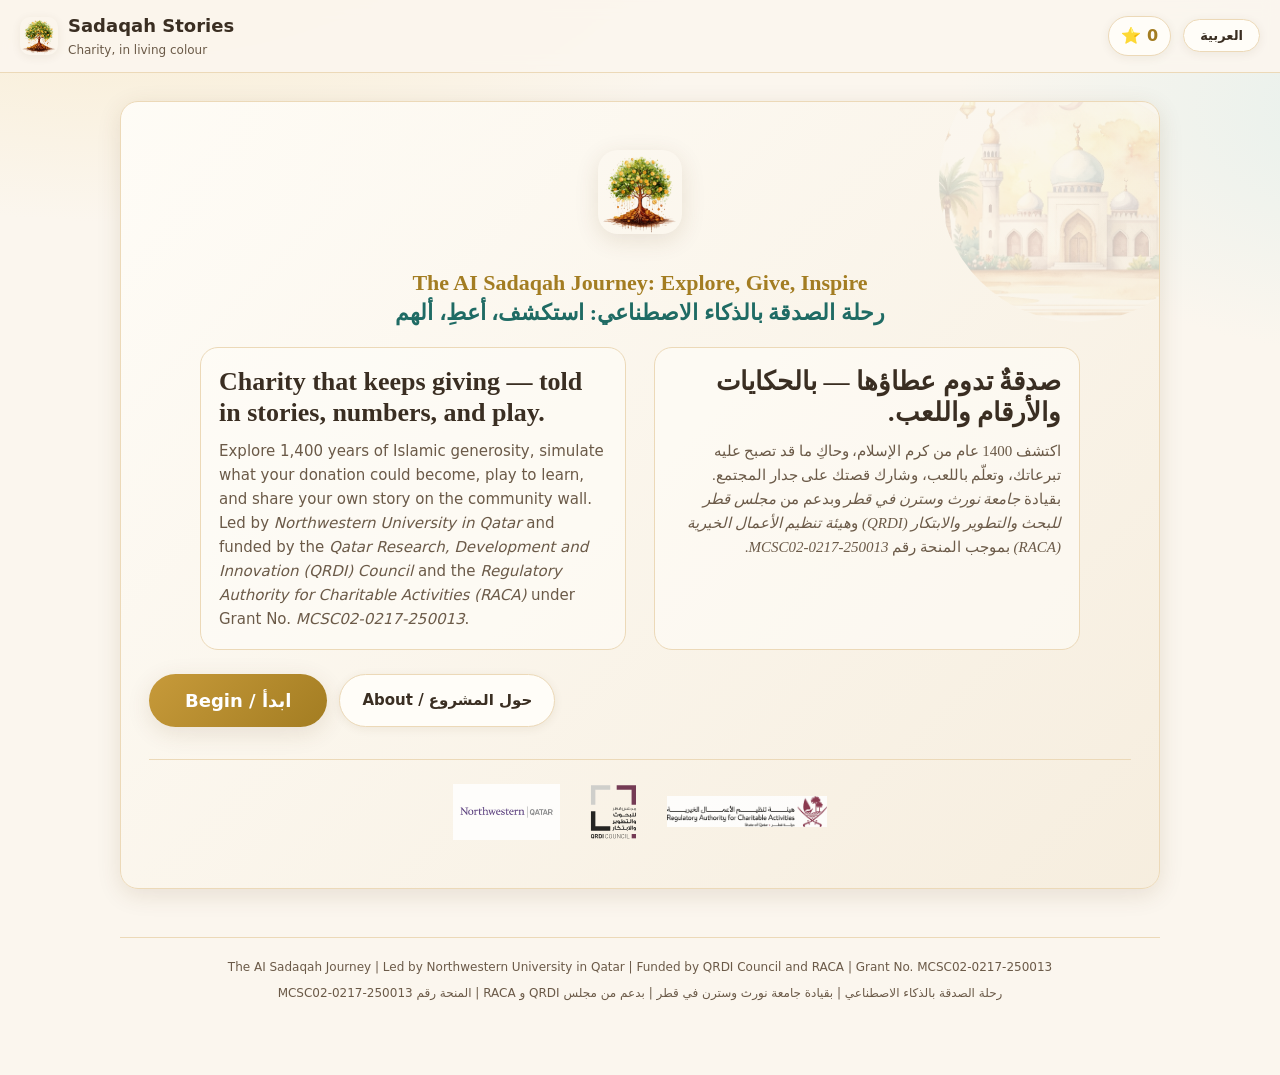
==== index.html @ b2502c3c "Initial site" ====
<!DOCTYPE html>
<html lang="en" dir="ltr">
<head>
  <meta charset="UTF-8">
  <meta name="viewport" content="width=device-width, initial-scale=1.0">
  <title>Sadaqah Stories — Interactive Charity Learning App</title>
  <meta name="description" content="Explore 1,400 years of Islamic generosity: historical stories, impact simulations, youth mini-games, and a community story wall. Available in English and Arabic.">
  <meta property="og:url" content="https://sadaqahjourney.com/">
  <link rel="canonical" href="https://sadaqahjourney.com/">
  <meta property="og:title" content="The AI Sadaqah Journey: Explore, Give, Inspire">
  <meta property="og:description" content="62 historical stories, impact simulator, youth mini-games, lexicon and community wall — bilingual (EN/AR).">
  <meta property="og:type" content="website">
  <meta property="og:image" content="https://sadaqahjourney.com/assets/icon_tree.png">
  <meta name="twitter:card" content="summary">
  <link rel="icon" href="assets/icon_tree.png">
  <link rel="stylesheet" href="styles.css">
  <style>html, body { margin: 0; padding: 0; background: #fbf6ee; }</style>
</head>
<body>
  <div id="ss-app"></div>

  <script src="data.js"></script>
  <script src="data-ar.js"></script>
  <script src="data-stories.js"></script>
  <script src="data-videos.js"></script>
  <script src="data-lexicon.js"></script>
  <script src="i18n.js"></script>
  <script src="app.js"></script>

  <script>
    (function () {
      document.addEventListener("input", function (e) {
        var app = document.getElementById("ss-app");
        if (!app || !app.contains(e.target)) return;
        if (e.target && e.target.id === "ss-f-body") {
          var wc = e.target.value.trim().split(/\s+/).filter(Boolean).length;
          var el = document.getElementById("ss-wc");
          if (el) {
            el.textContent = wc;
            el.style.color = (wc >= 300 && wc <= 700) ? "var(--green)" : "var(--ink-soft)";
          }
        }
      });
    })();
  </script>
</body>
</html>
---- styles.css ----
/* =========================================================================
   Sadaqah Stories — Stylesheet
   Warm watercolor aesthetic (matches the Adobe Firefly art direction).
   Self-contained: all colors as variables, scoped under #ss-app so it can be
   safely embedded inside any host page without bleeding onto the parent.
   ========================================================================= */

:root {
  --bg: #fbf6ee;
  --bg-soft: #f4ead8;
  --ink: #3a2e22;
  --ink-soft: #6b5a48;
  --gold: #c79a3a;
  --gold-deep: #a37d22;
  --teal: #2f8f87;
  --teal-deep: #1f6b64;
  --rose: #c66b6b;
  --green: #5b8c4f;
  --card: #fffdf8;
  --card-edge: #ecd9b8;
  --shadow: 0 6px 24px rgba(90, 60, 20, 0.12);
  --shadow-soft: 0 2px 10px rgba(90, 60, 20, 0.08);
  --radius: 18px;
  --radius-sm: 12px;
  --font: "Segoe UI", "Helvetica Neue", system-ui, -apple-system, Arial, sans-serif;
  --serif: Georgia, "Times New Roman", serif;
}

* { box-sizing: border-box; }

#ss-app {
  font-family: var(--font);
  color: var(--ink);
  background:
    radial-gradient(1200px 600px at 10% -10%, #f7e9c9 0%, transparent 55%),
    radial-gradient(900px 500px at 110% 10%, #e6f0ec 0%, transparent 50%),
    var(--bg);
  min-height: 100%;
  line-height: 1.6;
  font-size: 16px;
  -webkit-font-smoothing: antialiased;
}

#ss-app .ss-wrap { max-width: 1080px; margin: 0 auto; padding: 0 20px 64px; }

/* ----------------------------- Top bar ---------------------------------- */
#ss-app .ss-topbar {
  position: sticky; top: 0; z-index: 30;
  display: flex; align-items: center; gap: 12px;
  padding: 12px 20px;
  background: rgba(251, 246, 238, 0.92);
  backdrop-filter: blur(8px);
  border-bottom: 1px solid var(--card-edge);
}
#ss-app .ss-brand { display: flex; align-items: center; gap: 10px; cursor: pointer; font-weight: 700; }
#ss-app .ss-brand img { width: 38px; height: 38px; border-radius: 10px; box-shadow: var(--shadow-soft); }
#ss-app .ss-brand .ss-brand-name { font-size: 18px; color: var(--ink); }
#ss-app .ss-brand .ss-brand-sub { font-size: 12px; color: var(--ink-soft); display: block; font-weight: 500; }
#ss-app .ss-spacer { flex: 1; }
#ss-app .ss-breadcrumb {
  font-size: 13px; color: var(--ink-soft);
  display: flex; align-items: center; gap: 6px; flex-wrap: wrap;
  justify-content: flex-end;
}
#ss-app .ss-breadcrumb .ss-crumb { cursor: pointer; }
#ss-app .ss-breadcrumb .ss-crumb:hover { color: var(--gold-deep); }
#ss-app .ss-breadcrumb .ss-sep { opacity: 0.5; }
#ss-app .ss-stars {
  display: flex; align-items: center; gap: 6px;
  background: var(--card); border: 1px solid var(--card-edge);
  padding: 6px 12px; border-radius: 999px; font-weight: 700; color: var(--gold-deep);
  box-shadow: var(--shadow-soft); cursor: pointer;
}

/* ----------------------------- Buttons ---------------------------------- */
#ss-app button {
  font-family: inherit; cursor: pointer; border: none; background: none; color: inherit;
}
#ss-app .ss-btn {
  display: inline-flex; align-items: center; gap: 8px; justify-content: center;
  padding: 12px 22px; border-radius: 999px; font-weight: 700; font-size: 15px;
  transition: transform .12s ease, box-shadow .12s ease, background .12s ease;
}
#ss-app .ss-btn-primary { background: linear-gradient(135deg, var(--gold), var(--gold-deep)); color: #fff; box-shadow: var(--shadow); }
#ss-app .ss-btn-primary:hover { transform: translateY(-2px); box-shadow: 0 10px 28px rgba(163,125,34,.32); }
#ss-app .ss-btn-ghost { background: var(--card); color: var(--ink); border: 1px solid var(--card-edge); box-shadow: var(--shadow-soft); }
#ss-app .ss-btn-ghost:hover { transform: translateY(-2px); border-color: var(--gold); }
#ss-app .ss-btn-teal { background: linear-gradient(135deg, var(--teal), var(--teal-deep)); color: #fff; box-shadow: var(--shadow); }
#ss-app .ss-btn-teal:hover { transform: translateY(-2px); }

/* ----------------------------- Home ------------------------------------- */
#ss-app .ss-hero {
  margin-top: 28px;
  background: linear-gradient(135deg, rgba(255,253,248,.9), rgba(244,234,216,.7));
  border: 1px solid var(--card-edge); border-radius: var(--radius);
  padding: 40px 36px; box-shadow: var(--shadow); position: relative; overflow: hidden;
}
#ss-app .ss-hero::after {
  content: ""; position: absolute; right: -60px; top: -60px; width: 280px; height: 280px;
  background: url("assets/mosque.jpeg") center/cover; opacity: .18; border-radius: 50%;
  filter: saturate(.8);
}
#ss-app .ss-hero h1 { font-family: var(--serif); font-size: 38px; margin: 0 0 10px; line-height: 1.15; max-width: 620px; }
#ss-app .ss-hero p { font-size: 18px; color: var(--ink-soft); max-width: 580px; margin: 0 0 22px; }
#ss-app .ss-hero .ss-cta { display: flex; gap: 12px; flex-wrap: wrap; position: relative; z-index: 1; }

#ss-app .ss-modules {
  margin-top: 30px; display: grid; grid-template-columns: repeat(2, 1fr); gap: 18px;
}
@media (max-width: 720px) { #ss-app .ss-modules { grid-template-columns: 1fr; } }

#ss-app .ss-mod-card {
  position: relative; border-radius: var(--radius); overflow: hidden;
  border: 1px solid var(--card-edge); background: var(--card);
  box-shadow: var(--shadow); cursor: pointer;
  transition: transform .14s ease, box-shadow .14s ease;
  display: flex; flex-direction: column;
}
#ss-app .ss-mod-card:hover { transform: translateY(-4px); box-shadow: 0 14px 34px rgba(90,60,20,.2); }
#ss-app .ss-mod-card .ss-mod-art { height: 140px; background-size: cover; background-position: center; }
#ss-app .ss-mod-card .ss-mod-body { padding: 18px 20px 22px; }
#ss-app .ss-mod-tag { font-size: 12px; font-weight: 800; letter-spacing: .08em; text-transform: uppercase; color: var(--gold-deep); }
#ss-app .ss-mod-card h3 { font-family: var(--serif); font-size: 22px; margin: 6px 0 8px; }
#ss-app .ss-mod-card p { color: var(--ink-soft); margin: 0; font-size: 15px; }
#ss-app .ss-mod-go { margin-top: 14px; color: var(--teal-deep); font-weight: 700; font-size: 14px; display: inline-flex; gap: 6px; align-items: center; }

/* ----------------------------- Section headers -------------------------- */
#ss-app .ss-section-head { margin: 36px 0 18px; }
#ss-app .ss-section-head h2 { font-family: var(--serif); font-size: 30px; margin: 0 0 6px; }
#ss-app .ss-section-head p { color: var(--ink-soft); margin: 0; max-width: 700px; }

/* ----------------------------- Story grid (Module A) -------------------- */
#ss-app .ss-grid { display: grid; grid-template-columns: repeat(auto-fill, minmax(250px, 1fr)); gap: 18px; }
#ss-app .ss-story-card {
  background: var(--card); border: 1px solid var(--card-edge); border-radius: var(--radius);
  overflow: hidden; box-shadow: var(--shadow-soft); cursor: pointer;
  transition: transform .14s ease, box-shadow .14s ease; display: flex; flex-direction: column;
}
#ss-app .ss-story-card:hover { transform: translateY(-3px); box-shadow: var(--shadow); }
#ss-app .ss-story-card .ss-art { height: 150px; background-size: cover; background-position: center; }
#ss-app .ss-story-card .ss-body { padding: 14px 16px 18px; flex: 1; display: flex; flex-direction: column; }
#ss-app .ss-num { font-size: 12px; font-weight: 800; color: var(--gold-deep); letter-spacing: .06em; }
#ss-app .ss-story-card h4 { font-family: var(--serif); font-size: 18px; margin: 4px 0 2px; }
#ss-app .ss-figure { font-weight: 700; color: var(--teal-deep); font-size: 14px; }
#ss-app .ss-meta { font-size: 12px; color: var(--ink-soft); margin-top: 6px; }
#ss-app .ss-summ { font-size: 14px; color: var(--ink-soft); margin-top: 8px; flex: 1; }
#ss-pill {
  display: inline-block; font-size: 11px; font-weight: 700; color: var(--gold-deep);
  background: var(--bg-soft); padding: 4px 10px; border-radius: 999px; margin-top: 10px;
}

/* ----------------------------- Detail view ------------------------------ */
#ss-app .ss-back { display: inline-flex; align-items: center; gap: 6px; color: var(--teal-deep); font-weight: 700; margin: 24px 0 12px; cursor: pointer; }
#ss-app .ss-detail-head { display: grid; grid-template-columns: 1.1fr .9fr; gap: 26px; align-items: start; }
@media (max-width: 760px) { #ss-app .ss-detail-head { grid-template-columns: 1fr; } }
#ss-app .ss-detail-art { border-radius: var(--radius); overflow: hidden; box-shadow: var(--shadow); }
#ss-app .ss-detail-art img { width: 100%; display: block; }
#ss-app .ss-detail-meta { display: flex; flex-wrap: wrap; gap: 8px; margin: 14px 0; }
#ss-app .ss-detail-meta .ss-pill { margin: 0; }
#ss-app .ss-prose p { margin: 0 0 14px; font-size: 16.5px; }
#ss-app .ss-prose p:first-letter { font-family: var(--serif); font-size: 1.6em; color: var(--gold-deep); }
#ss-app .ss-art-row { display: flex; gap: 10px; margin-top: 8px; flex-wrap: wrap; }
#ss-app .ss-art-row img { width: 96px; height: 72px; object-fit: cover; border-radius: 10px; box-shadow: var(--shadow-soft); cursor: pointer; border: 2px solid transparent; }
#ss-app .ss-art-row img.active { border-color: var(--gold); }

/* ----------------------------- Module B impact -------------------------- */
#ss-app .ss-sim-tabs { display: flex; gap: 8px; flex-wrap: wrap; margin-bottom: 18px; }
#ss-app .ss-sim-tab {
  padding: 10px 16px; border-radius: 999px; background: var(--card); border: 1px solid var(--card-edge);
  font-weight: 700; font-size: 14px; color: var(--ink-soft); box-shadow: var(--shadow-soft);
  display: inline-flex; gap: 6px; align-items: center;
}
#ss-app .ss-sim-tab.active { background: linear-gradient(135deg, var(--teal), var(--teal-deep)); color: #fff; border-color: transparent; }
#ss-app .ss-sim { background: var(--card); border: 1px solid var(--card-edge); border-radius: var(--radius); overflow: hidden; box-shadow: var(--shadow); }
#ss-app .ss-sim-head { display: grid; grid-template-columns: 220px 1fr; gap: 20px; padding: 22px; background: linear-gradient(135deg, var(--bg-soft), var(--card)); }
@media (max-width: 620px) { #ss-app .ss-sim-head { grid-template-columns: 1fr; } }
#ss-app .ss-sim-head img { width: 100%; height: 150px; object-fit: cover; border-radius: var(--radius-sm); box-shadow: var(--shadow-soft); }
#ss-app .ss-sim-head h3 { font-family: var(--serif); font-size: 24px; margin: 0 0 4px; }
#ss-app .ss-sim-overview { color: var(--ink-soft); font-size: 14.5px; margin: 8px 0; }
#ss-app .ss-cost { font-weight: 800; color: var(--gold-deep); font-size: 13px; }

#ss-app .ss-year-rail { display: grid; grid-template-columns: repeat(4, 1fr); gap: 0; border-top: 1px solid var(--card-edge); }
@media (max-width: 620px) { #ss-app .ss-year-rail { grid-template-columns: repeat(2, 1fr); } }
#ss-app .ss-year-btn {
  padding: 16px 8px; font-weight: 800; font-size: 15px; color: var(--ink-soft);
  border-right: 1px solid var(--card-edge); background: var(--bg-soft); position: relative;
}
#ss-app .ss-year-btn:last-child { border-right: none; }
#ss-app .ss-year-btn small { display: block; font-weight: 600; font-size: 11px; color: var(--ink-soft); opacity: .8; margin-top: 2px; }
#ss-app .ss-year-btn.active { background: linear-gradient(135deg, var(--gold), var(--gold-deep)); color: #fff; }
#ss-app .ss-year-btn.active small { color: #fff; opacity: .9; }

#ss-app .ss-year-panel { padding: 22px; }
#ss-app .ss-year-panel .ss-year-h { font-family: var(--serif); font-size: 26px; margin: 0; }
#ss-app .ss-year-panel .ss-year-metric { font-size: 15px; color: var(--teal-deep); font-weight: 700; margin: 4px 0 14px; }
#ss-app .ss-year-panel ul { margin: 0; padding-left: 20px; }
#ss-app .ss-year-panel li { margin-bottom: 10px; font-size: 15.5px; }
#ss-app .ss-year-prog { display: flex; gap: 6px; margin: 8px 0 18px; }
#ss-app .ss-year-prog span { height: 8px; flex: 1; border-radius: 4px; background: var(--bg-soft); }
#ss-app .ss-year-prog span.on { background: linear-gradient(90deg, var(--gold), var(--teal)); }

/* ----------------------------- Module C games --------------------------- */
#ss-app .ss-age-row { margin-bottom: 26px; }
#ss-app .ss-age-label {
  display: inline-flex; align-items: center; gap: 8px; font-weight: 800; font-size: 14px;
  color: var(--teal-deep); background: rgba(47,143,135,.1); padding: 6px 14px; border-radius: 999px;
}
#ss-app .ss-game-grid { display: grid; grid-template-columns: repeat(auto-fill, minmax(280px, 1fr)); gap: 16px; margin-top: 14px; }
#ss-app .ss-game-card {
  background: var(--card); border: 1px solid var(--card-edge); border-radius: var(--radius);
  padding: 18px; box-shadow: var(--shadow-soft); display: flex; flex-direction: column; gap: 8px;
}
#ss-app .ss-game-card .ss-gtop { display: flex; align-items: center; gap: 10px; }
#ss-app .ss-game-card .ss-gicon { font-size: 30px; }
#ss-app .ss-game-card h4 { font-family: var(--serif); font-size: 19px; margin: 0; flex: 1; }
#ss-app .ss-diff { font-size: 11px; font-weight: 700; color: var(--rose); background: rgba(198,107,107,.1); padding: 3px 8px; border-radius: 999px; align-self: flex-start; }
#ss-app .ss-game-card p { font-size: 14px; color: var(--ink-soft); margin: 0; }
#ss-app .ss-game-card .ss-outcome { font-size: 13px; color: var(--teal-deep); background: rgba(47,143,135,.08); padding: 8px 12px; border-radius: 10px; }
#ss-app .ss-play { margin-top: 6px; align-self: flex-start; padding: 9px 18px; font-size: 14px; }

/* Game canvas / playfield */
#ss-app .ss-playfield {
  background: var(--card); border: 1px solid var(--card-edge); border-radius: var(--radius);
  padding: 22px; box-shadow: var(--shadow); margin-top: 16px;
}
#ss-app .ss-game-title { font-family: var(--serif); font-size: 24px; margin: 0 0 4px; }
#ss-app .ss-game-sub { color: var(--ink-soft); margin: 0 0 16px; font-size: 14px; }

#ss-app .ss-mem-grid { display: grid; grid-template-columns: repeat(4, 1fr); gap: 10px; max-width: 460px; }
@media (max-width: 480px) { #ss-app .ss-mem-grid { grid-template-columns: repeat(3, 1fr); } }
#ss-app .ss-mem-card {
  aspect-ratio: 1; border-radius: 14px; cursor: pointer; font-size: 34px;
  display: flex; align-items: center; justify-content: center;
  background: linear-gradient(135deg, var(--gold), var(--gold-deep)); color: #fff;
  box-shadow: var(--shadow-soft); transition: transform .15s ease; user-select: none;
}
#ss-app .ss-mem-card:hover { transform: scale(1.03); }
#ss-app .ss-mem-card.flipped { background: var(--card); color: var(--ink); border: 2px solid var(--card-edge); }
#ss-app .ss-mem-card.done { background: linear-gradient(135deg, var(--green), #3f6b35); color: #fff; cursor: default; }
#ss-app .ss-mem-card .ss-label { font-size: 12px; font-weight: 700; padding: 4px; text-align: center; line-height: 1.1; }

#ss-app .ss-drop-scene { display: flex; gap: 18px; flex-wrap: wrap; align-items: stretch; }
#ss-app .ss-drop-need { flex: 1; min-width: 200px; background: var(--bg-soft); border-radius: var(--radius-sm); padding: 18px; text-align: center; }
#ss-app .ss-drop-need .ss-emoji { font-size: 60px; }
#ss-app .ss-drop-box { width: 140px; min-height: 140px; border: 3px dashed var(--gold); border-radius: var(--radius-sm); display: flex; flex-wrap: wrap; gap: 6px; align-content: flex-start; justify-content: center; padding: 10px; background: rgba(199,154,58,.05); }
#ss-app .ss-drop-box.over { background: rgba(199,154,58,.18); }
#ss-app .ss-shelf { display: flex; flex-wrap: wrap; gap: 10px; margin-top: 16px; }
#ss-app .ss-item { background: var(--card); border: 1px solid var(--card-edge); border-radius: 12px; padding: 10px 12px; cursor: grab; font-size: 14px; font-weight: 600; box-shadow: var(--shadow-soft); user-select: none; }
#ss-app .ss-item:active { cursor: grabbing; }
#ss-app .ss-item .ss-ie { font-size: 22px; display: block; }

#ss-app .ss-tree-stage { text-align: center; padding: 10px; }
#ss-app .ss-tree-emoji { font-size: 90px; transition: transform .4s ease; display: inline-block; }
#ss-app .ss-tree-emoji.grow { transform: scale(1.1); }
#ss-app .ss-tree-q { font-size: 18px; font-weight: 700; margin: 14px 0 12px; max-width: 480px; margin-left: auto; margin-right: auto; }
#ss-app .ss-opts { display: flex; gap: 10px; justify-content: center; flex-wrap: wrap; }
#ss-app .ss-opt { background: var(--card); border: 2px solid var(--card-edge); border-radius: 14px; padding: 16px 18px; min-width: 120px; cursor: pointer; font-size: 15px; font-weight: 600; box-shadow: var(--shadow-soft); }
#ss-app .ss-opt:hover { border-color: var(--teal); transform: translateY(-2px); }
#ss-app .ss-opt .ss-oe { font-size: 30px; display: block; margin-bottom: 4px; }

#ss-app .ss-comm-grid { display: grid; grid-template-columns: repeat(auto-fill, minmax(180px,1fr)); gap: 10px; max-width: 700px; }
#ss-app .ss-proj-pick { background: var(--card); border: 2px solid var(--card-edge); border-radius: 14px; padding: 14px; cursor: pointer; text-align: left; box-shadow: var(--shadow-soft); }
#ss-app .ss-proj-pick:hover { border-color: var(--gold); }
#ss-app .ss-proj-pick.selected { border-color: var(--teal); background: rgba(47,143,135,.06); }
#ss-app .ss-proj-pick .ss-pi { font-size: 28px; }
#ss-app .ss-proj-pick .ss-pc { font-weight: 800; color: var(--gold-deep); font-size: 13px; }
#ss-app .ss-proj-pick .ss-pn { font-weight: 700; font-size: 14px; }
#ss-app .ss-proj-pick .ss-pd { font-size: 12px; color: var(--ink-soft); margin-top: 4px; }
#ss-app .ss-budget-bar { background: var(--bg-soft); border-radius: 999px; height: 14px; overflow: hidden; margin: 12px 0; }
#ss-app .ss-budget-bar > span { display: block; height: 100%; background: linear-gradient(90deg, var(--green), var(--teal)); transition: width .3s ease; }

#ss-app .ss-zakat-bins { display: grid; grid-template-columns: repeat(auto-fill, minmax(150px,1fr)); gap: 10px; margin-top: 12px; }
#ss-app .ss-zbin { background: var(--bg-soft); border: 2px solid var(--card-edge); border-radius: 12px; padding: 10px; min-height: 120px; }
#ss-app .ss-zbin.over { border-color: var(--gold); background: rgba(199,154,58,.1); }
#ss-app .ss-zbin h5 { margin: 0 0 4px; font-size: 13px; color: var(--gold-deep); }
#ss-app .ss-zbin .ss-zd { font-size: 11px; color: var(--ink-soft); margin: 0 0 6px; }
#ss-app .ss-zbin .ss-chip { display: inline-block; background: var(--card); border: 1px solid var(--card-edge); border-radius: 999px; padding: 3px 8px; font-size: 11px; margin: 2px; }
#ss-app .ss-zchar { background: var(--card); border: 2px solid var(--gold); border-radius: 14px; padding: 14px 18px; margin-bottom: 12px; cursor: grab; box-shadow: var(--shadow); }
#ss-app .ss-zchar:active { cursor: grabbing; }

#ss-app .ss-chain { display: flex; flex-direction: column; gap: 10px; max-width: 620px; }
#ss-app .ss-chain-link { background: var(--card); border: 1px solid var(--card-edge); border-radius: 12px; padding: 12px 16px; box-shadow: var(--shadow-soft); display: flex; align-items: center; gap: 10px; }
#ss-app .ss-chain-link .ss-cln { font-weight: 800; color: var(--gold-deep); min-width: 28px; }
#ss-app .ss-chain-choices { display: flex; gap: 10px; flex-wrap: wrap; margin-top: 12px; }

#ss-app .ss-slider { width: 100%; max-width: 480px; accent-color: var(--gold-deep); }
#ss-app .ss-result { display: flex; align-items: center; gap: 16px; background: var(--bg-soft); border-radius: var(--radius-sm); padding: 18px; margin-top: 16px; }
#ss-app .ss-result .ss-re { font-size: 48px; }
#ss-app .ss-calc-card { background: var(--card); border: 1px solid var(--card-edge); border-radius: var(--radius-sm); padding: 16px; box-shadow: var(--shadow-soft); }

#ss-app .ss-segments { display: flex; gap: 8px; flex-wrap: wrap; margin-bottom: 16px; }
#ss-app .ss-seg { padding: 8px 16px; border-radius: 999px; background: var(--card); border: 1px solid var(--card-edge); font-weight: 700; font-size: 13px; cursor: pointer; color: var(--ink-soft); }
#ss-app .ss-seg.selected { background: var(--teal); color: #fff; border-color: transparent; }

#ss-app .ss-dilemma { background: var(--card); border: 1px solid var(--card-edge); border-radius: var(--radius-sm); padding: 20px; box-shadow: var(--shadow-soft); }
#ss-app .ss-dilemma h4 { font-family: var(--serif); font-size: 20px; margin: 0 0 12px; }
#ss-app .ss-choice-grid { display: grid; grid-template-columns: 1fr 1fr; gap: 12px; margin: 14px 0; }
@media (max-width: 560px) { #ss-app .ss-choice-grid { grid-template-columns: 1fr; } }
#ss-app .ss-choice { border: 2px solid var(--card-edge); border-radius: 12px; padding: 14px; cursor: pointer; }
#ss-app .ss-choice:hover { border-color: var(--gold); }
#ss-app .ss-choice.picked { border-color: var(--teal); background: rgba(47,143,135,.06); }
#ss-app .ss-bar-row { margin: 6px 0; }
#ss-app .ss-bar-row .ss-bl { font-size: 13px; display: flex; justify-content: space-between; }
#ss-app .ss-bar { height: 10px; border-radius: 5px; background: var(--bg-soft); overflow: hidden; }
#ss-app .ss-bar > span { display: block; height: 100%; background: linear-gradient(90deg, var(--gold), var(--teal)); }

#ss-app .ss-waqf-stepper { display: flex; gap: 10px; flex-wrap: wrap; margin-bottom: 16px; }
#ss-app .ss-waqf-step { flex: 1; min-width: 160px; background: var(--bg-soft); border-radius: 12px; padding: 14px; }
#ss-app .ss-waqf-step h5 { margin: 0 0 8px; font-size: 13px; color: var(--gold-deep); }
#ss-app .ss-infogrid { display: grid; grid-template-columns: repeat(4,1fr); gap: 10px; margin-top: 16px; }
@media (max-width: 600px) { #ss-app .ss-infogrid { grid-template-columns: repeat(2,1fr); } }
#ss-app .ss-info { background: linear-gradient(135deg, var(--bg-soft), var(--card)); border: 1px solid var(--card-edge); border-radius: 12px; padding: 14px; text-align: center; }
#ss-app .ss-info .ss-iy { font-weight: 800; color: var(--gold-deep); }
#ss-app .ss-info .ss-iv { font-size: 22px; font-weight: 800; color: var(--teal-deep); margin: 4px 0; }
#ss-app .ss-info .ss-id { font-size: 12px; color: var(--ink-soft); }

/* ----------------------------- Module D --------------------------------- */
#ss-app .ss-guide-grid { display: grid; grid-template-columns: repeat(auto-fill, minmax(300px,1fr)); gap: 16px; }
#ss-app .ss-guide-card { background: var(--card); border: 1px solid var(--card-edge); border-radius: var(--radius); padding: 18px; box-shadow: var(--shadow-soft); }
#ss-app .ss-guide-card h4 { font-family: var(--serif); font-size: 18px; margin: 0 0 10px; display: flex; align-items: center; gap: 8px; }
#ss-app .ss-guide-card ul { margin: 6px 0; padding-left: 18px; }
#ss-app .ss-guide-card li { font-size: 14px; margin-bottom: 6px; }
#ss-app .ss-guide-card .ss-do li { color: var(--green); }
#ss-app .ss-guide-card .ss-dont li { color: var(--rose); }
#ss-app .ss-guide-card .ss-list-h { font-weight: 700; font-size: 12px; text-transform: uppercase; letter-spacing: .06em; margin: 8px 0 4px; }
#ss-app .ss-guide-card .ss-do .ss-list-h { color: var(--green); }
#ss-app .ss-guide-card .ss-dont .ss-list-h { color: var(--rose); }

#ss-app .ss-wall { display: grid; grid-template-columns: repeat(auto-fill, minmax(320px,1fr)); gap: 18px; }
#ss-app .ss-wall-card { background: var(--card); border: 1px solid var(--card-edge); border-radius: var(--radius); overflow: hidden; box-shadow: var(--shadow-soft); cursor: pointer; transition: transform .14s ease, box-shadow .14s ease; }
#ss-app .ss-wall-card:hover { transform: translateY(-3px); box-shadow: var(--shadow); }
#ss-app .ss-wall-card .ss-wall-img { height: 120px; background-size: cover; background-position: center; }
#ss-app .ss-wall-card .ss-wall-body { padding: 16px; }
#ss-app .ss-wall-card h4 { font-family: var(--serif); font-size: 19px; margin: 0 0 6px; }
#ss-app .ss-wall-card .ss-teaser { font-size: 14px; color: var(--ink-soft); font-style: italic; }

#ss-app .ss-submit { background: var(--card); border: 1px solid var(--card-edge); border-radius: var(--radius); padding: 22px; box-shadow: var(--shadow-soft); margin-top: 8px; }
#ss-app .ss-field { margin-bottom: 14px; }
#ss-app .ss-field label { display: block; font-weight: 700; font-size: 14px; margin-bottom: 6px; }
#ss-app .ss-field input, #ss-app .ss-field textarea {
  width: 100%; font-family: inherit; font-size: 15px; padding: 12px 14px;
  border: 1px solid var(--card-edge); border-radius: 10px; background: var(--bg); color: var(--ink);
}
#ss-app .ss-field input:focus, #ss-app .ss-field textarea:focus { outline: none; border-color: var(--gold); }
#ss-app .ss-counter { font-size: 12px; color: var(--ink-soft); text-align: right; margin-top: 4px; }

/* ----------------------------- Flowchart modal -------------------------- */
#ss-app .ss-modal-bg { position: fixed; inset: 0; background: rgba(40,28,16,.6); z-index: 60; display: flex; align-items: center; justify-content: center; padding: 20px; }
#ss-app .ss-modal { background: var(--card); border-radius: var(--radius); max-width: 760px; width: 100%; max-height: 90vh; overflow: auto; box-shadow: 0 20px 60px rgba(0,0,0,.3); }
#ss-app .ss-modal img { width: 100%; display: block; }
#ss-app .ss-modal-head { display: flex; align-items: center; justify-content: space-between; padding: 16px 20px; border-bottom: 1px solid var(--card-edge); position: sticky; top: 0; background: var(--card); }
#ss-app .ss-modal-head h3 { margin: 0; font-family: var(--serif); }
#ss-app .ss-x { font-size: 22px; color: var(--ink-soft); cursor: pointer; }

/* ----------------------------- Badges ----------------------------------- */
#ss-app .ss-badge-screen { text-align: center; padding: 30px 16px; }
#ss-app .ss-badge-screen img { width: 130px; }
#ss-app .ss-badge-list { display: flex; flex-wrap: wrap; gap: 12px; justify-content: center; margin-top: 18px; }
#ss-app .ss-badge { display: flex; flex-direction: column; align-items: center; gap: 6px; opacity: .35; filter: grayscale(1); transition: opacity .2s; }
#ss-app .ss-badge.earned { opacity: 1; filter: none; }
#ss-app .ss-badge img { width: 56px; }
#ss-app .ss-badge span { font-size: 11px; font-weight: 700; color: var(--ink-soft); max-width: 70px; text-align: center; }

/* ----------------------------- Misc ------------------------------------- */
#ss-app .ss-empty { text-align: center; padding: 40px; color: var(--ink-soft); }
#ss-app .ss-toast {
  position: fixed; bottom: 24px; left: 50%; transform: translateX(-50%);
  background: var(--ink); color: #fff; padding: 12px 22px; border-radius: 999px;
  box-shadow: var(--shadow); z-index: 80; font-weight: 700; font-size: 14px;
  animation: ss-pop .3s ease;
}
@keyframes ss-pop { from { opacity: 0; transform: translate(-50%, 10px); } to { opacity: 1; transform: translate(-50%, 0); } }
@keyframes ss-fade { from { opacity: 0; transform: translateY(8px); } to { opacity: 1; transform: translateY(0); } }
#ss-app .ss-view { animation: ss-fade .25s ease; }
#keyframes ss-bounce { 0%,100%{transform:translateY(0)} 50%{transform:translateY(-6px)} }
#ss-app .ss-bounce { animation: ss-bounce .5s ease; }

/* respect reduced motion */
@media (prefers-reduced-motion: reduce) {
  #ss-app * { animation: none !important; transition: none !important; }
}

/* =========================================================================
   v2 ADDITIONS — bilingual home, language/age choice, hub, completion,
   SVG illustrations, game sketches, RTL mirroring.
   ========================================================================= */

/* ---- Large buttons ---- */
#ss-app .ss-btn-lg { padding: 16px 36px; font-size: 18px; }

/* ---- Language toggle (top bar) ---- */
#ss-app .ss-lang-toggle {
  background: var(--card); border: 1px solid var(--card-edge); color: var(--ink);
  padding: 8px 16px; border-radius: 999px; font-weight: 700; font-size: 13px;
  box-shadow: var(--shadow-soft); cursor: pointer;
}
#ss-app .ss-lang-toggle:hover { border-color: var(--gold); }

/* ---- Home (bilingual hero) ---- */
#ss-app .ss-hero-home { text-align: center; padding: 48px 28px; }
#ss-app .ss-home-logo img { width: 84px; height: 84px; border-radius: 20px; box-shadow: var(--shadow); margin-bottom: 18px; }
#ss-app .ss-bilingual { display: grid; grid-template-columns: 1fr 1fr; gap: 28px; max-width: 880px; margin: 0 auto; text-align: start; }
@media (max-width: 720px) { #ss-app .ss-bilingual { grid-template-columns: 1fr; gap: 18px; } }
#ss-app .ss-lang-block { padding: 18px; border-radius: var(--radius); background: rgba(255,253,248,.6); border: 1px solid var(--card-edge); }
#ss-app .ss-lang-block h1 { font-family: var(--serif); font-size: 26px; margin: 0 0 10px; line-height: 1.2; }
#ss-app .ss-lang-block p { font-size: 15px; color: var(--ink-soft); margin: 0; }
#ss-app .ss-lang-ar h1, #ss-app .ss-lang-ar p { font-family: "Segoe UI", Tahoma, "Traditional Arabic", serif; }

/* ---- Centered choice screens (language / age) ---- */
#ss-app .ss-center-screen { text-align: center; padding: 40px 20px 20px; }
#ss-app .ss-prompt { font-family: var(--serif); font-size: 32px; margin: 0 0 8px; }
#ss-app .ss-prompt-sub { color: var(--ink-soft); margin: 0 0 32px; font-size: 16px; }
#ss-app .ss-choice-row { display: flex; gap: 20px; justify-content: center; flex-wrap: wrap; }
#ss-app .ss-big-choice {
  display: flex; flex-direction: column; align-items: center; gap: 12px;
  background: var(--card); border: 2px solid var(--card-edge); border-radius: var(--radius);
  padding: 32px 40px; min-width: 180px; cursor: pointer; box-shadow: var(--shadow);
  transition: transform .14s ease, border-color .14s ease; font-family: inherit;
}
#ss-app .ss-big-choice:hover { transform: translateY(-4px); border-color: var(--gold); }
#ss-app .ss-bc-emoji { font-size: 52px; }
#ss-app .ss-bc-label { font-size: 20px; font-weight: 700; color: var(--ink); }

/* ---- Age hub ---- */
#ss-app .ss-hub-screen { text-align: center; padding: 50px 20px; }
#ss-app .ss-hub-emoji { font-size: 80px; margin-bottom: 12px; }
#ss-app .ss-hub-title { font-family: var(--serif); font-size: 36px; margin: 0 0 10px; }
#ss-app .ss-hub-desc { color: var(--ink-soft); font-size: 17px; max-width: 560px; margin: 0 auto 26px; }

/* ---- Detail title / summary line ---- */
#ss-app .ss-detail-title { font-family: var(--serif); font-size: 30px; margin: 4px 0 6px; }
#ss-app .ss-summary-line { font-style: italic; color: var(--teal-deep); margin: 6px 0 0; font-size: 16px; }

/* ---- "Done / finish module" button ---- */
#ss-app .ss-btn-done { display: block; margin: 26px auto 0; }

/* ---- SVG illustrations ---- */
#ss-app .ss-sim-illu { width: 220px; flex-shrink: 0; }
#ss-app .ss-svg-illu { width: 100%; height: auto; display: block; }

/* ---- Impact Firefly images with year progression ---- */
#ss-app .ss-sim-img {
  width: 100%; height: 150px; object-fit: cover; display: block;
  border-radius: var(--radius-sm); box-shadow: var(--shadow-soft);
  transition: transform .4s ease, filter .4s ease; transform-origin: center;
}
#ss-app .ss-sim-img.yr-1  { transform: scale(.82); filter: saturate(.7) brightness(.92); opacity: .85; }
#ss-app .ss-sim-img.yr-5  { transform: scale(.9);  filter: saturate(.85) brightness(.96); opacity: .92; }
#ss-app .ss-sim-img.yr-10 { transform: scale(.96); filter: saturate(1) brightness(1); opacity: .97; }
#ss-app .ss-sim-img.yr-20 { transform: scale(1);   filter: saturate(1.08) brightness(1.04); opacity: 1; }

/* ---- Game concept sketch ---- */
#ss-app .ss-game-sketch { display: flex; justify-content: center; padding: 10px 0; }
#ss-app .ss-sketch { width: 120px; height: auto; }

/* ---- Game win banner ---- */
#ss-app .ss-game-win { text-align: center; font-size: 48px; margin: 18px 0; }
#ss-app .ss-tree-win { text-align: center; font-size: 90px; margin: 10px 0; }
#ss-app .ss-tree-stage-n { color: var(--green); font-weight: 700; font-size: 13px; }

/* ---- Completion screen ---- */
#ss-app .ss-complete-screen { text-align: center; padding: 50px 20px; }
#ss-app .ss-complete-badge img { width: 120px; animation: ss-pop .5s ease; }
#ss-app .ss-complete-title { font-family: var(--serif); font-size: 34px; margin: 16px 0 6px; }
#ss-app .ss-complete-mod { color: var(--ink-soft); font-size: 18px; margin: 0 0 6px; }
#ss-app .ss-complete-earned { color: var(--gold-deep); font-weight: 700; font-size: 16px; margin: 0 0 28px; }
#ss-app .ss-complete-opts { display: flex; gap: 14px; justify-content: center; flex-wrap: wrap; }

/* ---- Stats row ---- */
#ss-app .ss-badge-h { font-family: var(--serif); font-size: 30px; margin: 10px 0 4px; }
#ss-app .ss-badge-sub { color: var(--ink-soft); margin: 0 0 20px; }
#ss-app .ss-stats-row { display: flex; gap: 14px; justify-content: center; margin: 0 0 26px; flex-wrap: wrap; }
#ss-app .ss-stat { background: var(--card); border: 1px solid var(--card-edge); border-radius: var(--radius-sm); padding: 16px 24px; box-shadow: var(--shadow-soft); min-width: 110px; }
#ss-app .ss-stat-n { font-size: 32px; font-weight: 800; color: var(--teal-deep); }
#ss-app .ss-stat-l { font-size: 12px; color: var(--ink-soft); font-weight: 600; }
#ss-app .ss-badge-hint { margin-top: 26px; color: var(--ink-soft); font-size: 14px; }

/* ---- Chip (used in fill-box) ---- */
#ss-app .ss-chip { display: inline-flex; flex-direction: column; align-items: center; background: var(--card); border: 1px solid var(--card-edge); border-radius: 10px; padding: 4px 8px; font-size: 11px; }
#ss-app .ss-chip .ss-ie { font-size: 18px; }

/* ---- Tree stage ---- */
#ss-app .ss-tree-stage { text-align: center; padding: 6px; }
#ss-app .ss-tree-emoji { font-size: 90px; display: inline-block; transition: transform .4s ease; }

/* ---- RTL adjustments ---- */
[dir="rtl"] #ss-app { font-family: "Segoe UI", Tahoma, "Traditional Arabic", serif; }
[dir="rtl"] #ss-app .ss-prose p:first-letter { font-family: inherit; }
[dir="rtl"] #ss-app .ss-counter { text-align: left; }
[dir="rtl"] #ss-app .ss-topbar .ss-brand { flex-direction: row; }
[dir="rtl"] #ss-app .ss-back::before { content: "→ "; }
[dir="rtl"] #ss-app .ss-back { direction: rtl; }

/* ---- Submission subtitle ---- */
#ss-app .ss-submit-sub { color: var(--ink-soft); margin: 0 0 16px; font-size: 14px; }

/* ---- Story flipbook (Module A, 4 pages) ---- */
#ss-app .ss-flipbook { max-width: 900px; margin: 0 auto; }
#ss-app .ss-fb-head { text-align: center; margin-bottom: 16px; }
#ss-app .ss-fb-head .ss-num { font-size: 12px; font-weight: 800; color: var(--gold-deep); letter-spacing: .06em; }
#ss-app .ss-fb-head .ss-detail-title { font-family: var(--serif); font-size: 24px; margin: 4px 0; line-height: 1.25; }
#ss-app .ss-fb-page { background: var(--card); border: 1px solid var(--card-edge); border-radius: var(--radius); overflow: hidden; box-shadow: var(--shadow); display: grid; grid-template-columns: 1fr 1fr; min-height: 380px; }
@media (max-width: 720px) { #ss-app .ss-fb-page { grid-template-columns: 1fr; } }
#ss-app .ss-fb-img { background: var(--bg-soft); }
#ss-app .ss-fb-img img { width: 100%; height: 100%; max-height: 420px; object-fit: cover; display: block; }
@media (max-width: 720px) { #ss-app .ss-fb-img img { max-height: 240px; } }
#ss-app .ss-fb-text { padding: 28px 30px; font-size: 16px; line-height: 1.8; overflow-y: auto; }
[dir="rtl"] #ss-app .ss-fb-text { text-align: right; }
#ss-app .ss-fb-text.ss-dropcap::first-letter { font-family: var(--serif); font-size: 3.4em; font-weight: 700; color: var(--gold-deep); float: left; line-height: .85; margin: 4px 8px 0 0; }
[dir="rtl"] #ss-app .ss-fb-text.ss-dropcap::first-letter { float: right; margin: 4px 0 0 8px; }
#ss-app .ss-fb-nav { display: flex; align-items: center; justify-content: center; gap: 18px; margin: 18px 0; }
#ss-app .ss-fb-arrow { width: 48px; height: 48px; border-radius: 50%; background: var(--card); border: 1px solid var(--card-edge); color: var(--ink); font-size: 22px; cursor: pointer; box-shadow: var(--shadow-soft); transition: transform .12s; }
#ss-app .ss-fb-arrow:hover:not(:disabled) { transform: scale(1.08); border-color: var(--gold); }
#ss-app .ss-fb-arrow:disabled { opacity: .35; cursor: not-allowed; }
#ss-app .ss-fb-dots { display: flex; gap: 10px; }
#ss-app .ss-fb-dot { width: 11px; height: 11px; border-radius: 50%; background: var(--bg-soft); border: 1px solid var(--card-edge); cursor: pointer; transition: background .12s; }
#ss-app .ss-fb-dot.on { background: linear-gradient(135deg, var(--gold), var(--teal)); border-color: transparent; }

/* ---- Helping Hands (bilingual content + video) ---- */
#ss-app .ss-help-wrap { display: grid; grid-template-columns: 1fr 1fr; gap: 22px; }
@media (max-width: 760px) { #ss-app .ss-help-wrap { grid-template-columns: 1fr; } }
#ss-app .ss-help-block { background: var(--card); border: 1px solid var(--card-edge); border-radius: var(--radius); padding: 24px; box-shadow: var(--shadow-soft); }
#ss-app .ss-help-title { font-family: var(--serif); font-size: 20px; margin: 0 0 12px; line-height: 1.3; }
#ss-app .ss-help-desc { font-size: 15.5px; line-height: 1.8; color: var(--ink); margin: 0 0 16px; }
[dir="rtl"] #ss-app .ss-help-desc { text-align: right; }
#ss-app .ss-video { position: relative; width: 100%; padding-bottom: 56.25%; height: 0; overflow: hidden; border-radius: var(--radius-sm); box-shadow: var(--shadow-soft); }
#ss-app .ss-video iframe { position: absolute; top: 0; left: 0; width: 100%; height: 100%; border: 0; }

/* ---- Project title + funding + logos (home) ---- */
#ss-app .ss-project-title { text-align: center; margin: 8px 0 18px; }
#ss-app .ss-project-title div { font-family: var(--serif); font-size: 22px; font-weight: 800; color: var(--gold-deep); line-height: 1.4; }
#ss-app .ss-project-title div:last-child { color: var(--teal-deep); }
#ss-app .ss-funding { font-size: 13px; color: var(--ink-soft); margin-top: 12px; line-height: 1.6; }
#ss-app .ss-logos { display: flex; justify-content: center; align-items: center; gap: 28px; flex-wrap: wrap; margin-top: 32px; padding-top: 24px; border-top: 1px solid var(--card-edge); }
#ss-app .ss-logos img { height: 56px; width: auto; max-width: 160px; object-fit: contain; opacity: .85; filter: grayscale(.2); transition: opacity .2s; }
#ss-app .ss-logos img:hover { opacity: 1; }

/* ---- Footer (all pages) ---- */
#ss-app .ss-footer { margin-top: 48px; padding: 20px 0 8px; border-top: 1px solid var(--card-edge); text-align: center; }
#ss-app .ss-footer-en { font-size: 12px; color: var(--ink-soft); line-height: 1.5; }
#ss-app .ss-footer-ar { font-size: 12px; color: var(--ink-soft); line-height: 1.6; margin-top: 8px; }

/* ---- About page ---- */
#ss-app .ss-about { display: grid; grid-template-columns: 1fr 1fr; gap: 22px; max-width: 900px; margin: 0 auto; direction: ltr; }
@media (max-width: 760px) { #ss-app .ss-about { grid-template-columns: 1fr; } }
#ss-app .ss-about-block { background: var(--card); border: 1px solid var(--card-edge); border-radius: var(--radius); padding: 24px; box-shadow: var(--shadow-soft); }
#ss-app .ss-about-block h3 { font-family: var(--serif); font-size: 18px; margin: 0 0 10px; color: var(--gold-deep); }
#ss-app .ss-about-block p { font-size: 15px; line-height: 1.8; margin: 0; }
[dir="rtl"] #ss-app .ss-about-block p { text-align: right; }

/* ---- Story video (after flipbook) ---- */
#ss-app .ss-story-video { max-width: 720px; margin: 20px auto 0; }
#ss-app .ss-story-video .ss-video { max-width: 560px; margin: 0 auto; }

/* ---- Lexicon table (wiki style) ---- */
#ss-app .ss-lex-intro { font-size: 15px; line-height: 1.8; color: var(--ink-soft); max-width: 800px; margin: 0 auto 22px; }
[dir="rtl"] #ss-app .ss-lex-intro { text-align: right; }
#ss-app .ss-lex-table-wrap { max-width: 960px; margin: 0 auto; overflow-x: auto; border-radius: var(--radius); box-shadow: var(--shadow-soft); border: 1px solid var(--card-edge); }
#ss-app .ss-lex-table { width: 100%; border-collapse: collapse; background: var(--card); font-size: 14px; }
#ss-app .ss-lex-table thead th { background: linear-gradient(135deg, var(--gold), var(--gold-deep)); color: #fff; padding: 12px 14px; text-align: start; font-weight: 700; font-size: 13px; position: sticky; top: 0; }
#ss-app .ss-lex-table tbody td { padding: 12px 14px; border-bottom: 1px solid var(--card-edge); line-height: 1.6; vertical-align: top; }
#ss-app .ss-lex-table tbody tr:nth-child(even) { background: var(--bg-soft); }
#ss-app .ss-lex-table tbody tr:hover { background: rgba(199,154,58,.08); }
#ss-app .ss-lex-table td:first-child { font-weight: 700; color: var(--teal-deep); white-space: nowrap; }
[dir="rtl"] #ss-app .ss-lex-table td:first-child { font-family: "Segoe UI", Tahoma, "Traditional Arabic", serif; }

/* ---- Game sketch animations ---- */
#ss-app .ss-sketch { width: 150px; height: auto; }
#ss-app .ss-anim-float { animation: ss-skfloat 2.6s ease-in-out infinite; }
@keyframes ss-skfloat { 0%,100% { transform: translateY(0); } 50% { transform: translateY(-3px); } }
#ss-app .ss-anim-drop { animation: ss-skdrop 2.2s ease-in-out infinite; }
@keyframes ss-skdrop { 0%,100% { transform: translateY(-4px); opacity:.9; } 50% { transform: translateY(3px); opacity:1; } }
#ss-app .ss-anim-glow { animation: ss-skglow 2.4s ease-in-out infinite; }
@keyframes ss-skglow { 0%,100% { filter: drop-shadow(0 0 0 rgba(199,154,58,0)); } 50% { filter: drop-shadow(0 0 6px rgba(199,154,58,.9)); } }
#ss-app .ss-anim-tilt { animation: ss-sktilt 3s ease-in-out infinite; transform-origin: 60px 14px; }
@keyframes ss-sktilt { 0%,100% { transform: rotate(0deg); } 30% { transform: rotate(-6deg); } 70% { transform: rotate(6deg); } }
#ss-app .ss-anim-grow { animation: ss-skgrow 2.8s ease-in-out infinite; transform-origin: bottom; }
@keyframes ss-skgrow { 0%,100% { transform: scaleY(1); } 50% { transform: scaleY(1.06); } }

/* ---- Search bar ---- */
#ss-app .ss-search-bar { display: flex; align-items: center; gap: 12px; margin: 0 0 18px; }
#ss-app .ss-search-bar input[type="search"] {
  flex: 1; max-width: 420px; font-family: inherit; font-size: 15px; padding: 11px 16px;
  border: 1px solid var(--card-edge); border-radius: 999px; background: var(--card); color: var(--ink);
  box-shadow: var(--shadow-soft);
}
[dir="rtl"] #ss-app .ss-search-bar input[type="search"] { text-align: right; }
#ss-app .ss-search-bar input[type="search"]:focus { outline: none; border-color: var(--gold); }
#ss-app .ss-search-count { font-size: 12px; font-weight: 700; color: var(--ink-soft); }

/* ---- Read badge on story cards ---- */
#ss-app .ss-story-card { position: relative; }
#ss-app .ss-read-badge {
  position: absolute; top: 10px; inset-inline-end: 10px; z-index: 2;
  width: 26px; height: 26px; border-radius: 50%;
  background: linear-gradient(135deg, var(--green), #3f6b35); color: #fff;
  display: flex; align-items: center; justify-content: center; font-size: 14px; font-weight: 800;
  box-shadow: var(--shadow-soft);
}
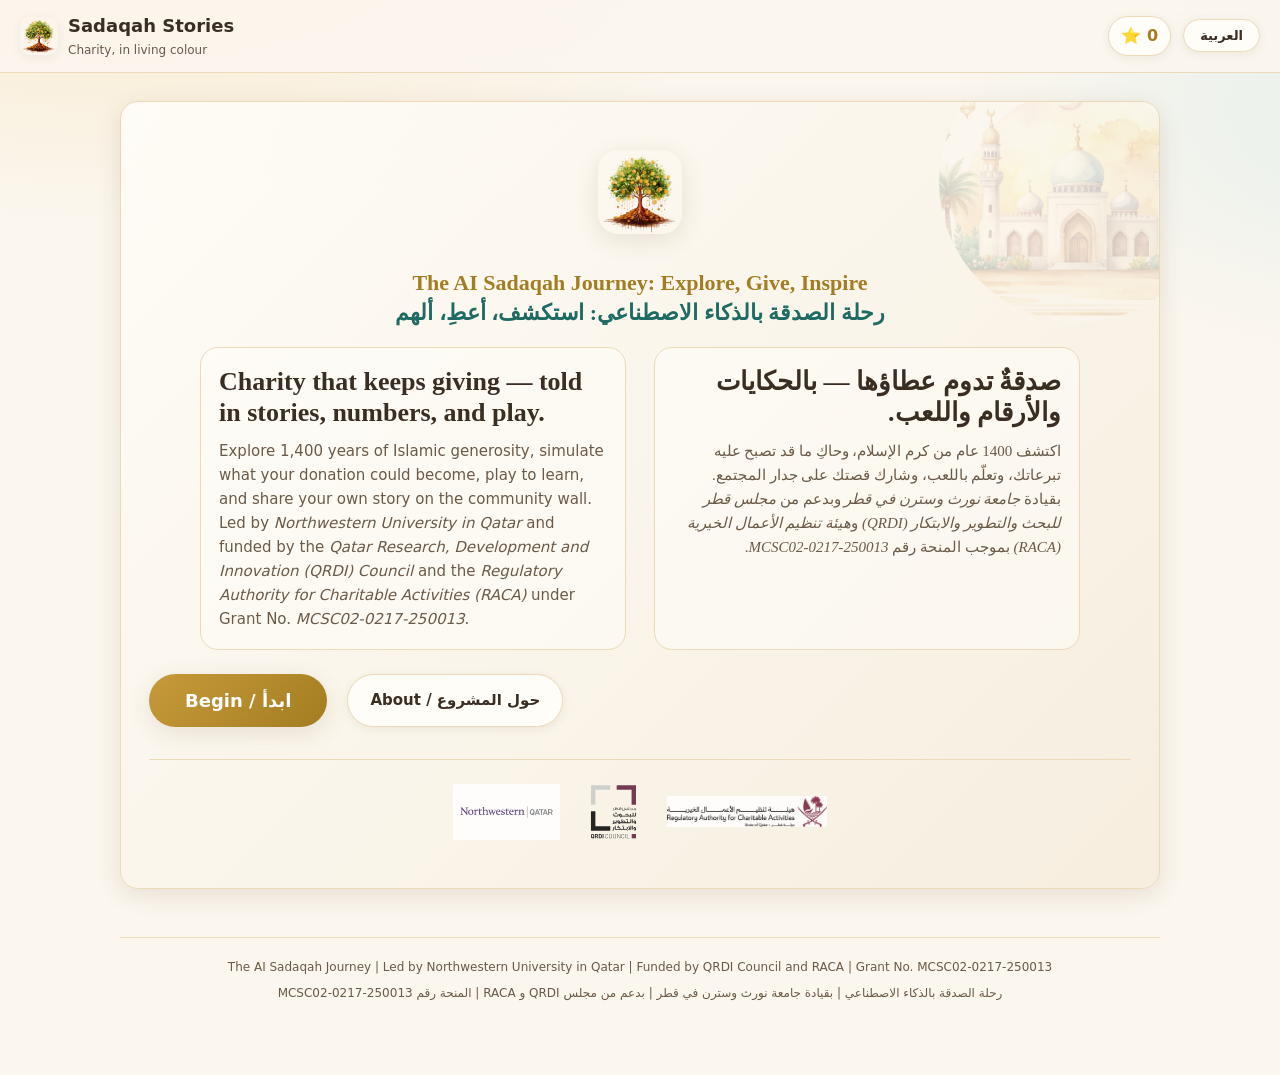
==== commit 758e0164: "Improve site from MIT 298 student feedback (EN + AR) Navigation - Back link on every screen; each sc" ====
--- a/index.html
+++ b/index.html
@@ -4,11 +4,11 @@
   <meta charset="UTF-8">
   <meta name="viewport" content="width=device-width, initial-scale=1.0">
   <title>Sadaqah Stories — Interactive Charity Learning App</title>
-  <meta name="description" content="Explore 1,400 years of Islamic generosity: historical stories, impact simulations, youth mini-games, and a community story wall. Available in English and Arabic.">
+  <meta name="description" content="Explore Islamic generosity: historically grounded accounts and educational stories, impact simulations, youth mini-games, and a community story wall. Available in English and Arabic.">
   <meta property="og:url" content="https://sadaqahjourney.com/">
   <link rel="canonical" href="https://sadaqahjourney.com/">
   <meta property="og:title" content="The AI Sadaqah Journey: Explore, Give, Inspire">
-  <meta property="og:description" content="62 historical stories, impact simulator, youth mini-games, lexicon and community wall — bilingual (EN/AR).">
+  <meta property="og:description" content="41 reviewed educational stories, impact simulator, youth mini-games, lexicon and community wall — bilingual (EN/AR).">
   <meta property="og:type" content="website">
   <meta property="og:image" content="https://sadaqahjourney.com/assets/icon_tree.png">
   <meta name="twitter:card" content="summary">
@@ -24,6 +24,8 @@
   <script src="data-stories.js"></script>
   <script src="data-videos.js"></script>
   <script src="data-lexicon.js"></script>
+  <script src="data-activities.js"></script>
+  <script src="data-quiz.js"></script>
   <script src="i18n.js"></script>
   <script src="app.js"></script>
 
--- a/styles.css
+++ b/styles.css
@@ -150,7 +150,9 @@
 }
 
 /* ----------------------------- Detail view ------------------------------ */
-#ss-app .ss-back { display: inline-flex; align-items: center; gap: 6px; color: var(--teal-deep); font-weight: 700; margin: 24px 0 12px; cursor: pointer; }
+#ss-app .ss-back { display: inline-flex; align-items: center; gap: 6px; color: var(--teal-deep); font-weight: 700; margin: 24px 0 12px; cursor: pointer; background: none; border: 0; padding: 6px 0; font: inherit; font-weight: 700; }
+#ss-app .ss-back::before { content: "← "; }
+#ss-app .ss-back:hover, #ss-app .ss-back:focus-visible { text-decoration: underline; }
 #ss-app .ss-detail-head { display: grid; grid-template-columns: 1.1fr .9fr; gap: 26px; align-items: start; }
 @media (max-width: 760px) { #ss-app .ss-detail-head { grid-template-columns: 1fr; } }
 #ss-app .ss-detail-art { border-radius: var(--radius); overflow: hidden; box-shadow: var(--shadow); }
@@ -598,3 +600,100 @@
   box-shadow: var(--shadow-soft);
 }
 
+
+/* Evidence and editorial notices added during pre-publication review */
+#ss-app .ss-story-evidence {border:1px solid var(--card-edge); border-radius:12px; background:var(--bg-soft); padding:14px 18px; margin:14px 0; font-size:0.86rem; line-height:1.55;}
+#ss-app .ss-evidence-label {font-weight:700; color:var(--ink);}
+#ss-app .ss-evidence-disclaimer {color:var(--ink-soft); margin-top:5px;}
+#ss-app .ss-evidence-links {display:flex; flex-wrap:wrap; gap:12px; margin-top:7px;}
+#ss-app .ss-evidence-links a {color:var(--green); text-decoration:underline; overflow-wrap:anywhere;}
+#ss-app .ss-evidence-mini {font-size:0.73rem; color:var(--ink-soft); padding-top:7px;}
+#ss-app .ss-editorial-note {border-inline-start:3px solid var(--green); padding:9px 13px; background:var(--bg-soft); border-radius:4px; color:var(--ink-soft); line-height:1.55; margin:12px 0 18px;}
+
+/* ===================== v6: changes from student feedback ===================== */
+/* Buttons that were divs keep the card look */
+#ss-app button.ss-item, #ss-app button.ss-choice, #ss-app button.ss-opt { font: inherit; color: inherit; text-align: inherit; }
+#ss-app button.ss-choice { background: var(--card); width: 100%; }
+#ss-app .ss-btn + .ss-btn { margin-inline-start: 8px; }
+#ss-app .ss-muted { color: var(--ink-soft); }
+#ss-app .ss-linkbtn { background: none; border: 0; padding: 0; color: var(--teal-deep); font: inherit; font-weight: 700; text-decoration: underline; cursor: pointer; }
+
+/* How-to-play line in every game */
+#ss-app .ss-howto { background: var(--bg-soft); border-inline-start: 3px solid var(--gold); border-radius: 6px; padding: 9px 13px; margin: 0 0 16px; color: var(--ink); font-size: 15px; line-height: 1.55; }
+
+/* Rate and assumption notes */
+#ss-app .ss-rate-note { color: var(--ink-soft); font-size: 13.5px; line-height: 1.55; margin: 10px 0 16px; }
+#ss-app .ss-sim-how { margin-top: 16px; background: var(--bg-soft); border: 1px dashed var(--card-edge); border-radius: 12px; padding: 14px 16px; }
+#ss-app .ss-sim-how h4 { margin: 0 0 6px; font-size: 15px; color: var(--gold-deep); }
+#ss-app .ss-sim-how p { margin: 0; font-size: 14.5px; line-height: 1.6; }
+
+/* Giving Dilemma trade-offs */
+#ss-app .ss-tradeoff { border: 1px solid var(--card-edge); border-radius: 12px; padding: 12px 14px; margin: 10px 0; background: var(--card); }
+#ss-app .ss-tradeoff.picked { border: 2px solid var(--teal); background: rgba(47,143,135,.06); }
+#ss-app .ss-tradeoff-h { font-weight: 800; margin-bottom: 4px; }
+#ss-app .ss-tradeoff p { margin: 0; line-height: 1.6; }
+#ss-app .ss-tradeoff-take { font-weight: 700; color: var(--teal-deep); margin: 14px 0; }
+#ss-app .ss-dilemma-result { font-size: 20px; margin: 8px 0; }
+
+/* Waqf Architect */
+#ss-app .ss-waqf-start { background: var(--card); border: 1px solid var(--card-edge); border-radius: 12px; padding: 12px 14px; margin: 0 0 14px; }
+#ss-app .ss-waqf-step { min-width: 220px; }
+#ss-app .ss-waqf-step .ss-opts { flex-direction: column; }
+#ss-app .ss-waqf-step .ss-opt { text-align: start; width: 100%; }
+#ss-app .ss-waqf-step .ss-opt strong { display: block; }
+#ss-app .ss-waqf-step .ss-opt small { display: block; font-weight: 400; color: var(--ink-soft); margin-top: 4px; line-height: 1.45; }
+#ss-app .ss-waqf-chosen { background: none; border: 0; padding: 0; font: inherit; font-weight: 700; color: var(--teal-deep); cursor: pointer; text-align: start; }
+#ss-app .ss-waqf-chosen small { font-weight: 400; color: var(--ink-soft); }
+#ss-app .ss-info .ss-iu { font-size: 13px; font-weight: 700; color: var(--ink); margin: 6px 0; }
+#ss-app .ss-waqf-log, #ss-app .ss-waqf-lesson { background: var(--card); border: 1px solid var(--card-edge); border-radius: 12px; padding: 12px 16px; margin: 14px 0; }
+#ss-app .ss-waqf-log h5 { margin: 0 0 6px; color: var(--gold-deep); font-size: 14px; }
+#ss-app .ss-waqf-log ul { margin: 0; padding-inline-start: 20px; }
+#ss-app .ss-waqf-lesson p { margin: 6px 0; }
+
+/* Daily Sadaqah challenge */
+#ss-app .ss-daily { display: grid; grid-template-columns: auto 1fr auto; gap: 16px; align-items: center; background: linear-gradient(135deg, #fff7e6, var(--card)); border: 1px solid var(--card-edge); border-radius: var(--radius); padding: 16px 20px; margin: 0 0 24px; box-shadow: var(--shadow-soft); }
+#ss-app .ss-daily-e { font-size: 40px; }
+#ss-app .ss-daily-k { font-size: 12px; font-weight: 800; letter-spacing: .04em; text-transform: uppercase; color: var(--gold-deep); }
+[dir="rtl"] #ss-app .ss-daily-k { letter-spacing: 0; }
+#ss-app .ss-daily-t { font-family: var(--serif); font-size: 20px; font-weight: 700; margin: 2px 0 4px; }
+[dir="rtl"] #ss-app .ss-daily-t { font-family: inherit; }
+#ss-app .ss-daily-why { margin: 0; color: var(--ink-soft); font-size: 14px; line-height: 1.55; }
+#ss-app .ss-daily-why a { color: var(--teal-deep); font-weight: 700; white-space: nowrap; }
+#ss-app .ss-daily-done { color: var(--green); font-weight: 700; }
+@media (max-width: 640px) { #ss-app .ss-daily { grid-template-columns: auto 1fr; } #ss-app .ss-daily-act { grid-column: 1 / -1; } }
+
+/* Choose Your Path */
+#ss-app .ss-path-menu { display: grid; grid-template-columns: repeat(3, 1fr); gap: 14px; }
+@media (max-width: 720px) { #ss-app .ss-path-menu { grid-template-columns: 1fr; } }
+#ss-app .ss-path-card { position: relative; background: var(--card); border: 2px solid var(--card-edge); border-radius: 14px; padding: 18px; text-align: start; font: inherit; color: inherit; cursor: pointer; box-shadow: var(--shadow-soft); }
+#ss-app .ss-path-card:hover { border-color: var(--gold); }
+#ss-app .ss-path-card strong { display: block; font-size: 17px; margin: 6px 0 4px; }
+#ss-app .ss-path-card small { color: var(--ink-soft); }
+#ss-app .ss-path-e { font-size: 32px; }
+#ss-app .ss-path-trail { margin: 0 0 14px; padding-inline-start: 22px; color: var(--ink-soft); font-size: 14px; }
+#ss-app .ss-path-choices { display: grid; gap: 10px; margin-top: 12px; }
+#ss-app .ss-path-end { border-radius: 12px; padding: 14px 16px; margin: 0 0 12px; border: 2px solid var(--card-edge); background: var(--card); }
+#ss-app .ss-path-end.good { border-color: var(--green); }
+#ss-app .ss-path-end.hard { border-color: var(--rose); }
+#ss-app .ss-path-outcome { font-family: var(--serif); font-size: 18px; margin: 0 0 10px; }
+[dir="rtl"] #ss-app .ss-path-outcome { font-family: inherit; }
+#ss-app .ss-path-lesson { line-height: 1.6; }
+#ss-app .ss-path-lesson a { color: var(--teal-deep); font-weight: 700; }
+
+/* Story quiz */
+#ss-app .ss-quiz { margin-top: 22px; background: var(--card); border: 1px solid var(--card-edge); border-radius: var(--radius-sm); padding: 16px 20px; }
+#ss-app .ss-quiz h3 { margin: 0 0 10px; font-family: var(--serif); }
+[dir="rtl"] #ss-app .ss-quiz h3 { font-family: inherit; }
+#ss-app .ss-quiz-q { padding: 10px 0; border-top: 1px solid var(--card-edge); }
+#ss-app .ss-quiz-q:first-of-type { border-top: 0; }
+#ss-app .ss-quiz-text { margin: 0 0 8px; }
+#ss-app .ss-quiz-opts { display: flex; flex-wrap: wrap; gap: 8px; }
+#ss-app .ss-quiz-opt { background: var(--bg-soft); border: 2px solid var(--card-edge); border-radius: 10px; padding: 8px 12px; font: inherit; color: inherit; cursor: pointer; text-align: start; }
+#ss-app .ss-quiz-opt:hover:not([disabled]) { border-color: var(--gold); }
+#ss-app .ss-quiz-opt[disabled] { cursor: default; opacity: .75; }
+#ss-app .ss-quiz-opt.right { border-color: var(--green); background: rgba(91,140,79,.14); opacity: 1; }
+#ss-app .ss-quiz-opt.wrong { border-color: var(--rose); background: rgba(198,107,107,.12); opacity: 1; }
+#ss-app .ss-quiz-fb { margin: 8px 0 0; font-weight: 700; }
+#ss-app .ss-quiz-fb.ok { color: var(--green); }
+#ss-app .ss-quiz-fb.no { color: var(--rose); }
+#ss-app .ss-quiz-score { margin: 12px 0 0; font-weight: 800; color: var(--teal-deep); }
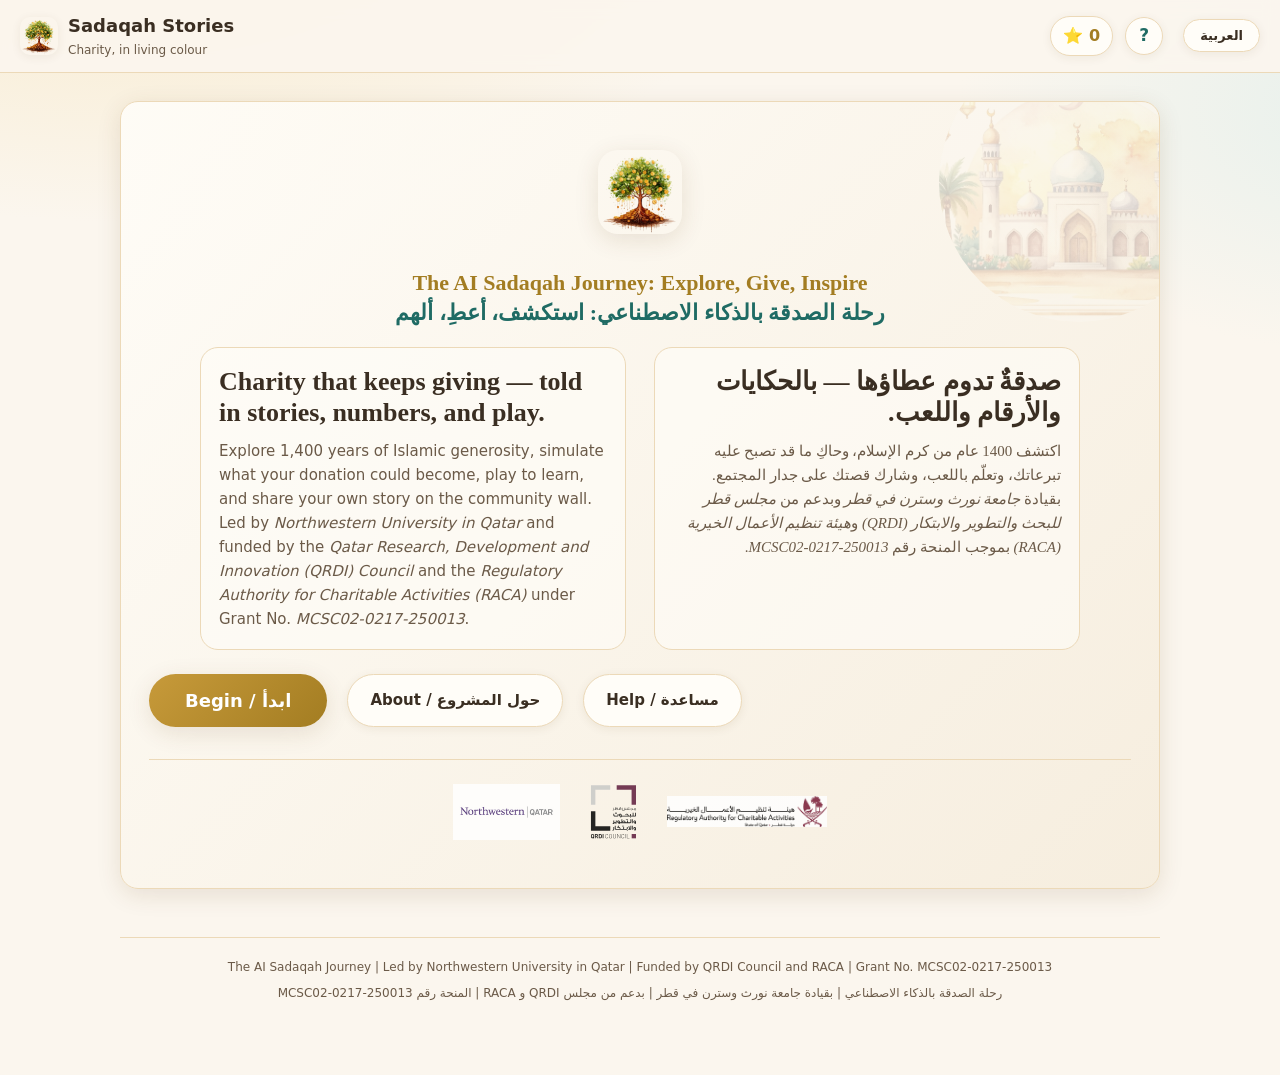
==== commit 6867591c: "Add adult games, project builder, help, simulator sliders; deepen games (EN + AR) Adults - New "Adul" ====
--- a/index.html
+++ b/index.html
@@ -26,6 +26,10 @@
   <script src="data-lexicon.js"></script>
   <script src="data-activities.js"></script>
   <script src="data-quiz.js"></script>
+  <script src="data-help.js"></script>
+  <script src="sim-models.js"></script>
+  <script src="games.js"></script>
+  <script src="games-adult.js"></script>
   <script src="i18n.js"></script>
   <script src="app.js"></script>
 
--- a/styles.css
+++ b/styles.css
@@ -365,7 +365,8 @@
 
 /* ----------------------------- Misc ------------------------------------- */
 #ss-app .ss-empty { text-align: center; padding: 40px; color: var(--ink-soft); }
-#ss-app .ss-toast {
+/* The toast is attached to <body> (outside #ss-app) so a re-render does not remove it. */
+#ss-app .ss-toast, body > .ss-toast {
   position: fixed; bottom: 24px; left: 50%; transform: translateX(-50%);
   background: var(--ink); color: #fff; padding: 12px 22px; border-radius: 999px;
   box-shadow: var(--shadow); z-index: 80; font-weight: 700; font-size: 14px;
@@ -697,3 +698,122 @@
 #ss-app .ss-quiz-fb.ok { color: var(--green); }
 #ss-app .ss-quiz-fb.no { color: var(--rose); }
 #ss-app .ss-quiz-score { margin: 12px 0 0; font-weight: 800; color: var(--teal-deep); }
+
+/* ===================== v7: adults, project builder, help, sliders, deeper games ===================== */
+#ss-app .ss-backrow { display: flex; align-items: center; justify-content: space-between; gap: 12px; flex-wrap: wrap; }
+#ss-app .ss-help-chip { background: var(--card); border: 1px solid var(--card-edge); border-radius: 999px; padding: 6px 12px; font: inherit; font-size: 13px; font-weight: 700; color: var(--teal-deep); cursor: pointer; margin-top: 18px; }
+#ss-app .ss-help-chip:hover, #ss-app .ss-help-top:hover { border-color: var(--gold); }
+#ss-app .ss-help-top { width: 38px; height: 38px; border-radius: 50%; background: var(--card); border: 1px solid var(--card-edge); font: inherit; font-weight: 800; font-size: 17px; color: var(--teal-deep); cursor: pointer; box-shadow: var(--shadow-soft); margin-inline-end: 8px; }
+#ss-app .ss-btn-sm { padding: 6px 12px; font-size: 13px; }
+#ss-app .ss-ref { color: var(--teal-deep); font-weight: 700; font-size: .92em; white-space: nowrap; }
+#ss-app .ss-hint { background: rgba(198,107,107,.08); border-inline-start: 3px solid var(--rose); border-radius: 6px; padding: 9px 13px; margin: 10px 0; }
+
+/* Simulator: try your own assumptions */
+#ss-app .ss-sim-assume { margin: 16px; background: var(--card); border: 2px solid var(--teal); border-radius: 14px; padding: 16px 18px; }
+#ss-app .ss-sim-assume h4 { margin: 0 0 4px; color: var(--teal-deep); font-size: 17px; }
+#ss-app .ss-sa-sub, #ss-app .ss-sa-unit, #ss-app .ss-sa-formula, #ss-app .ss-sa-extra { color: var(--ink-soft); font-size: 14px; margin: 6px 0; }
+#ss-app .ss-sa-extra { font-weight: 700; color: var(--ink); }
+#ss-app .ss-sa-grid { display: grid; gap: 10px; margin: 12px 0; }
+#ss-app .ss-sa-row { display: grid; gap: 4px; }
+#ss-app .ss-sa-row input[type=range] { width: 100%; accent-color: var(--teal); min-height: 28px; }
+#ss-app .ss-sa-toggle { display: flex; align-items: center; gap: 8px; font-weight: 600; }
+#ss-app .ss-sa-toggle input { width: 20px; height: 20px; accent-color: var(--teal); }
+#ss-app .ss-sa-out { display: grid; grid-template-columns: repeat(4, minmax(0,1fr)); gap: 8px; }
+#ss-app .ss-sa-cell { background: var(--bg-soft); border-radius: 10px; padding: 10px; text-align: center; }
+#ss-app .ss-sa-y { font-size: 12px; font-weight: 700; color: var(--ink-soft); }
+#ss-app .ss-sa-n { font-size: clamp(16px, 3vw, 22px); font-weight: 800; color: var(--teal-deep); }
+@media (max-width: 520px) { #ss-app .ss-sa-out { grid-template-columns: repeat(2, minmax(0,1fr)); } }
+
+/* Help page */
+#ss-app .ss-help-nav { display: flex; flex-wrap: wrap; gap: 8px; margin: 0 0 18px; }
+#ss-app .ss-help-nav a { padding: 8px 12px; border-radius: 999px; background: var(--card); border: 1px solid var(--card-edge); color: var(--ink); text-decoration: none; font-weight: 600; font-size: 14px; }
+#ss-app .ss-help-nav a.active, #ss-app .ss-help-nav a:hover { border-color: var(--teal); color: var(--teal-deep); }
+#ss-app .ss-help-sec { background: var(--card); border: 1px solid var(--card-edge); border-radius: var(--radius-sm); padding: 16px 20px; margin: 0 0 14px; scroll-margin-top: 80px; }
+#ss-app .ss-help-sec.active { border: 2px solid var(--teal); }
+#ss-app .ss-help-sec h3 { margin: 0 0 8px; }
+#ss-app .ss-help-sec p, #ss-app .ss-help-sec li { line-height: 1.65; }
+
+/* Shared game pieces */
+#ss-app button.ss-mem-card, #ss-app button.ss-zbin, #ss-app button.ss-proj-pick, #ss-app button.ss-opt, #ss-app button.ss-prop { font: inherit; color: inherit; }
+#ss-app .ss-mem-6 { grid-template-columns: repeat(4, 1fr); max-width: 520px; }
+#ss-app .ss-mem-8 { grid-template-columns: repeat(4, 1fr); max-width: 560px; }
+#ss-app .ss-mem-emoji { font-size: 30px; }
+#ss-app .ss-lesson { display: flex; gap: 12px; align-items: flex-start; background: var(--card); border: 1px solid var(--card-edge); border-inline-start: 4px solid var(--green); border-radius: 12px; padding: 12px 14px; margin: 14px 0; }
+#ss-app .ss-lesson-e { font-size: 28px; line-height: 1; }
+#ss-app .ss-lesson p { margin: 4px 0 0; line-height: 1.6; }
+#ss-app .ss-summary { background: var(--bg-soft); border-radius: 12px; padding: 12px 16px; margin: 14px 0; }
+#ss-app .ss-summary h4 { margin: 0 0 6px; }
+#ss-app .ss-summary ul { margin: 0; padding-inline-start: 20px; }
+#ss-app .ss-summary li { margin: 6px 0; line-height: 1.55; }
+#ss-app .ss-summary li.ok { color: var(--ink); } #ss-app .ss-summary li.no { color: var(--rose); }
+#ss-app .ss-item.used { opacity: .45; }
+#ss-app .ss-opt.right, #ss-app .ss-choice.right, #ss-app .ss-zbin.right, #ss-app .ss-seg.right { border-color: var(--green); background: rgba(91,140,79,.14); color: var(--ink); }
+#ss-app .ss-opt.wrong, #ss-app .ss-choice.wrong, #ss-app .ss-zbin.wrong, #ss-app .ss-seg.wrong { border-color: var(--rose); background: rgba(198,107,107,.12); color: var(--ink); }
+#ss-app .ss-opt[disabled], #ss-app .ss-zbin[disabled], #ss-app .ss-choice[disabled] { cursor: default; transform: none; }
+#ss-app .ss-tree-big { text-align: center; font-size: 96px; }
+#ss-app .ss-fruits { font-size: 22px; letter-spacing: 2px; min-height: 26px; }
+#ss-app button.ss-zbin { text-align: start; min-height: 96px; cursor: pointer; }
+#ss-app .ss-zbin-none { background: rgba(198,107,107,.06); }
+#ss-app .ss-chain-end { border-color: var(--green); }
+#ss-app .ss-verdicts { display: grid; grid-template-columns: repeat(auto-fit, minmax(180px, 1fr)); gap: 10px; margin: 12px 0; }
+#ss-app .ss-verdicts .ss-btn { width: 100%; }
+
+/* Build Your Community */
+#ss-app .ss-needs { display: grid; gap: 6px; margin: 10px 0; max-width: 560px; }
+#ss-app .ss-need { display: grid; grid-template-columns: minmax(0, 210px) minmax(0,1fr) 36px; gap: 8px; align-items: center; font-size: 14px; }
+#ss-app .ss-need-bar { height: 10px; background: var(--bg-soft); border-radius: 5px; overflow: hidden; }
+#ss-app .ss-need-bar i { display: block; height: 100%; background: var(--teal); }
+#ss-app .ss-need b { text-align: end; }
+#ss-app .ss-year-res { border-top: 1px solid var(--card-edge); padding: 10px 0; }
+#ss-app .ss-upkeep { display: grid; gap: 6px; margin: 6px 0 12px; }
+#ss-app .ss-upk { display: flex; gap: 8px; align-items: center; font-weight: 600; }
+#ss-app .ss-upk input { width: 20px; height: 20px; accent-color: var(--teal); }
+#ss-app .ss-pfx { font-size: 12px; color: var(--ink-soft); margin-top: 4px; }
+[dir="rtl"] #ss-app .ss-proj-pick { text-align: right; }
+
+/* Zakat Check */
+#ss-app .ss-zk-setup h5 { margin: 16px 0 6px; }
+#ss-app .ss-zk-list { display: grid; gap: 10px; }
+#ss-app .ss-zk-item { background: var(--card); border: 2px solid var(--card-edge); border-radius: 12px; padding: 12px 14px; }
+#ss-app .ss-zk-item.ok { border-color: var(--green); } #ss-app .ss-zk-item.no { border-color: var(--rose); }
+#ss-app .ss-zk-item .ss-segments { margin: 8px 0 0; }
+#ss-app .ss-zk-why { margin: 8px 0 0; font-size: 14px; line-height: 1.55; }
+#ss-app .ss-zk-calc { background: var(--bg-soft); border-radius: 12px; padding: 14px 16px; margin: 14px 0; line-height: 1.8; }
+
+/* Check the Charity, Grant Committee */
+#ss-app .ss-appeal { background: var(--card); border: 1px solid var(--card-edge); border-radius: 12px; padding: 12px 16px; margin: 10px 0; }
+#ss-app .ss-appeal h4 { margin: 0 0 6px; }
+#ss-app .ss-appeal.picked { border: 2px solid var(--teal); } #ss-app .ss-appeal.skipped { opacity: .7; }
+#ss-app .ss-signals { list-style: none; padding: 0; margin: 0; }
+#ss-app .ss-signals li { padding: 3px 0; }
+#ss-app .ss-signals li.good { color: var(--green); font-weight: 600; } #ss-app .ss-signals li.bad { color: var(--rose); font-weight: 600; }
+#ss-app .ss-props { display: grid; grid-template-columns: repeat(auto-fill, minmax(260px, 1fr)); gap: 10px; margin: 12px 0; }
+#ss-app .ss-prop { background: var(--card); border: 2px solid var(--card-edge); border-radius: 12px; padding: 12px 14px; text-align: start; cursor: pointer; box-shadow: var(--shadow-soft); }
+#ss-app .ss-prop.selected { border-color: var(--teal); background: rgba(47,143,135,.06); }
+#ss-app .ss-prop[disabled] { opacity: .45; cursor: default; }
+#ss-app .ss-prop-h { display: flex; gap: 8px; align-items: baseline; }
+#ss-app .ss-prop-h strong { flex: 1; }
+#ss-app .ss-prop-h b { color: var(--gold-deep); white-space: nowrap; }
+#ss-app .ss-prop p { margin: 6px 0 0; font-size: 13.5px; color: var(--ink-soft); line-height: 1.5; }
+
+/* Project builder */
+#ss-app .ss-pform { background: var(--card); border: 1px solid var(--card-edge); border-radius: var(--radius-sm); padding: 16px 20px; margin: 0 0 16px; }
+#ss-app .ss-pform h5 { margin: 16px 0 6px; font-size: 15px; }
+#ss-app .ss-pform .ss-field { display: grid; gap: 4px; margin: 10px 0; font-weight: 700; }
+#ss-app .ss-pform input[type=text] { font: inherit; font-size: 16px; padding: 10px 12px; border: 1px solid var(--card-edge); border-radius: 10px; background: #fff; }
+#ss-app .ss-project-card { background: var(--card); border: 2px solid var(--gold); border-radius: var(--radius); padding: 18px 20px; margin: 0 0 16px; box-shadow: var(--shadow-soft); }
+#ss-app .ss-pc-head { display: flex; gap: 12px; align-items: center; }
+#ss-app .ss-pc-head h3 { margin: 0; }
+#ss-app .ss-pc-head p { margin: 2px 0 0; }
+#ss-app .ss-pc-head > div:nth-child(2) { flex: 1; }
+#ss-app .ss-pc-e { font-size: 40px; }
+#ss-app .ss-pc-stars { color: var(--gold); font-size: 22px; letter-spacing: 2px; white-space: nowrap; }
+#ss-app .ss-good li { color: var(--green); } #ss-app .ss-tips li { color: var(--ink); }
+#ss-app .ss-good, #ss-app .ss-tips { padding-inline-start: 20px; line-height: 1.6; }
+#ss-app .ss-saved { background: var(--bg-soft); border-radius: 12px; padding: 12px 16px; margin: 16px 0; }
+#ss-app .ss-saved h4 { margin: 0 0 8px; }
+#ss-app .ss-saved-row { display: flex; justify-content: space-between; align-items: center; gap: 8px; flex-wrap: wrap; padding: 6px 0; border-top: 1px solid var(--card-edge); }
+
+/* Calculator comparison */
+#ss-app .ss-calc-cmp { display: grid; grid-template-columns: repeat(auto-fit, minmax(200px, 1fr)); gap: 8px; margin: 6px 0 12px; }
+#ss-app .ss-calc-cmp > div { background: var(--bg-soft); border-radius: 10px; padding: 8px 12px; font-size: 14px; }
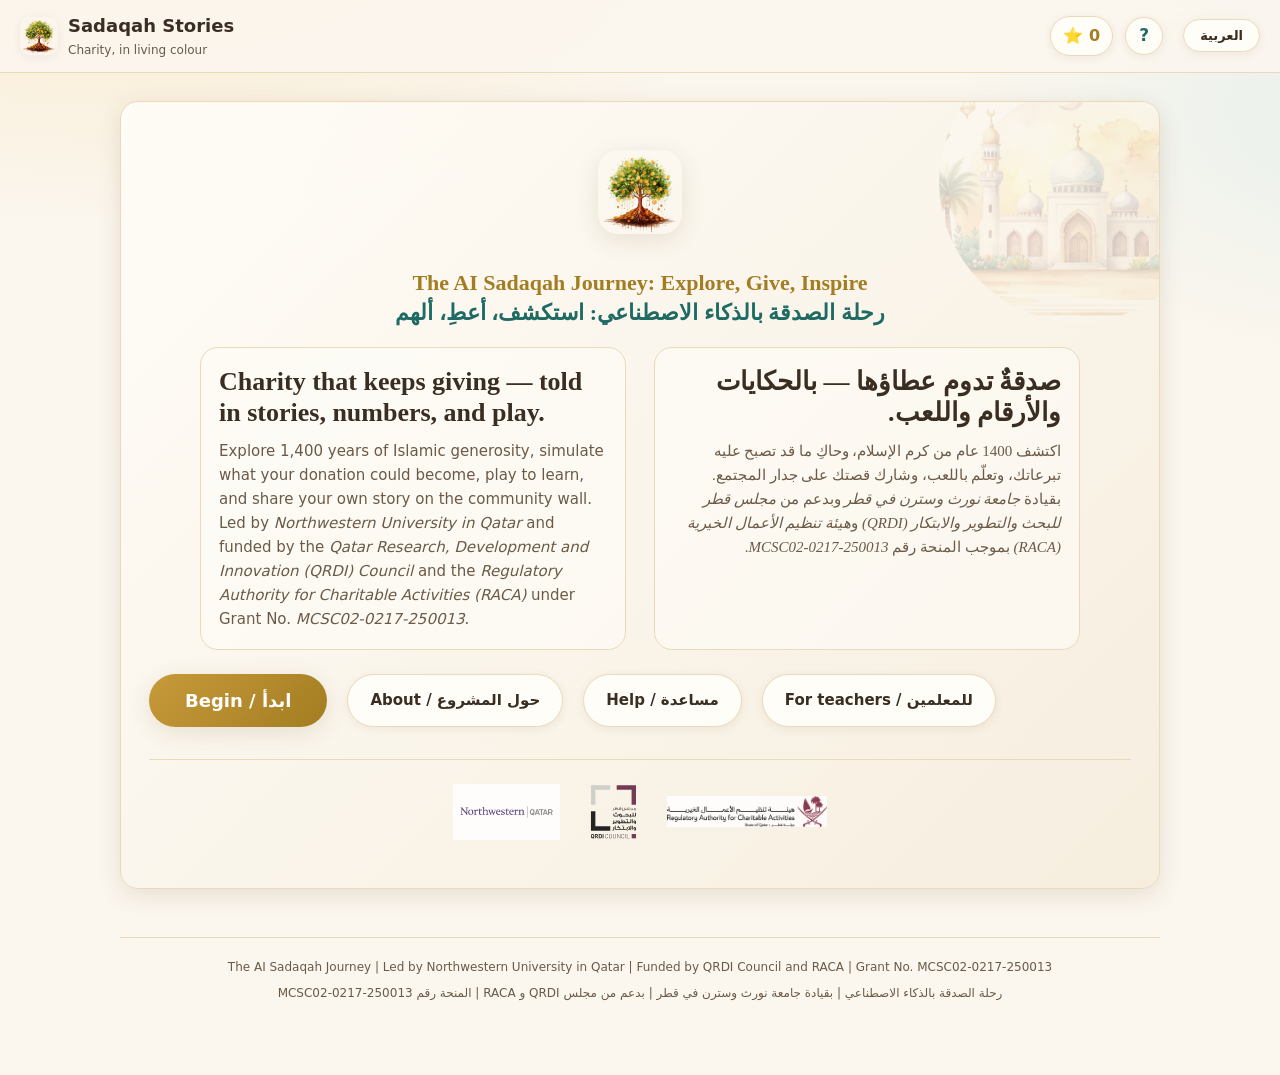
==== commit a418d443: "Add Teachers & Workshops section (EN + AR) New #/teach section for teachers, parents, scholars and y" ====
--- a/index.html
+++ b/index.html
@@ -30,6 +30,8 @@
   <script src="sim-models.js"></script>
   <script src="games.js"></script>
   <script src="games-adult.js"></script>
+  <script src="data-teach.js"></script>
+  <script src="teach.js"></script>
   <script src="i18n.js"></script>
   <script src="app.js"></script>
 
--- a/styles.css
+++ b/styles.css
@@ -817,3 +817,127 @@
 /* Calculator comparison */
 #ss-app .ss-calc-cmp { display: grid; grid-template-columns: repeat(auto-fit, minmax(200px, 1fr)); gap: 8px; margin: 6px 0 12px; }
 #ss-app .ss-calc-cmp > div { background: var(--bg-soft); border-radius: 10px; padding: 8px 12px; font-size: 14px; }
+
+/* ===================== v8: Teachers & Workshops ===================== */
+#ss-app .ss-backrow-chips { display: inline-flex; gap: 8px; flex-wrap: wrap; }
+#ss-app .ss-teach-chip { color: var(--gold-deep); }
+#ss-app .ss-teach-head { margin-bottom: 8px; }
+#ss-app .ss-teach-tabs { display: flex; flex-wrap: wrap; gap: 8px; margin: 0 0 18px; border-bottom: 1px solid var(--card-edge); padding-bottom: 12px; }
+#ss-app .ss-teach-tab { font: inherit; font-size: 14px; font-weight: 700; padding: 8px 14px; border-radius: 999px; background: var(--card); border: 1px solid var(--card-edge); color: var(--ink-soft); cursor: pointer; }
+#ss-app .ss-teach-tab:hover { border-color: var(--gold); }
+#ss-app .ss-teach-tab.active { background: var(--teal); color: #fff; border-color: transparent; }
+#ss-app .ss-tcount { display: inline-block; min-width: 20px; padding: 0 6px; border-radius: 999px; background: var(--gold); color: #fff; font-size: 12px; text-align: center; }
+#ss-app .ss-teach-sec { background: var(--bg); border: 1px solid var(--card-edge); border-radius: var(--radius-sm); padding: 14px 18px; margin: 0 0 14px; }
+#ss-app .ss-teach-sec h3, #ss-app .ss-teach-sec h4 { margin: 0 0 8px; font-family: var(--serif); }
+#ss-app .ss-teach-sec ul, #ss-app .ss-teach-quick ol { margin: 0; padding-inline-start: 22px; }
+#ss-app .ss-teach-sec li, #ss-app .ss-teach-quick li { margin: 4px 0; }
+#ss-app .ss-teach-care { border-color: var(--gold); }
+#ss-app .ss-teach-quick { background: rgba(47,143,135,.08); border: 1px solid rgba(47,143,135,.3); border-radius: var(--radius-sm); padding: 14px 18px; margin: 0 0 16px; }
+#ss-app .ss-teach-quick h3 { margin: 0 0 6px; font-family: var(--serif); }
+#ss-app .ss-linkbtn { background: none; border: 0; padding: 0; font: inherit; color: var(--teal-deep); font-weight: 700; cursor: pointer; text-decoration: underline; text-underline-offset: 3px; text-align: start; }
+#ss-app .ss-tchip { display: inline-block; background: var(--card); border: 1px solid var(--card-edge); border-radius: 999px; padding: 2px 10px; font-size: 12px; font-weight: 700; color: var(--ink-soft); margin: 2px 4px 2px 0; }
+#ss-app[dir="rtl"] .ss-tchip, [dir="rtl"] #ss-app .ss-tchip { margin: 2px 0 2px 4px; }
+#ss-app .ss-tchip-theme { background: rgba(199,154,58,.14); border-color: rgba(199,154,58,.4); color: var(--gold-deep); }
+#ss-app .ss-kit-grid, #ss-app .ss-act-grid { display: grid; grid-template-columns: repeat(auto-fill, minmax(260px, 1fr)); gap: 14px; }
+#ss-app .ss-kit-card { display: flex; flex-direction: column; gap: 6px; text-align: start; font: inherit; color: var(--ink); background: var(--bg); border: 1px solid var(--card-edge); border-radius: var(--radius-sm); padding: 16px; cursor: pointer; box-shadow: var(--shadow-soft); transition: transform .15s, border-color .15s; }
+#ss-app .ss-kit-card:hover { transform: translateY(-2px); border-color: var(--gold); }
+#ss-app .ss-kit-card strong { font-family: var(--serif); font-size: 18px; }
+#ss-app .ss-kit-e { font-size: 30px; line-height: 1; }
+#ss-app .ss-kit-sum { font-size: 14px; color: var(--ink-soft); }
+#ss-app .ss-kit-meta { display: flex; flex-wrap: wrap; }
+#ss-app .ss-kit-top { display: flex; gap: 14px; align-items: center; margin: 12px 0 4px; }
+#ss-app .ss-kit-top h3 { margin: 0 0 4px; font-family: var(--serif); font-size: 24px; }
+#ss-app .ss-kit-cols { display: grid; grid-template-columns: repeat(auto-fit, minmax(260px, 1fr)); gap: 14px; }
+#ss-app .ss-kit-cols .ss-teach-sec { margin: 0 0 14px; }
+#ss-app .ss-teach-actions { display: flex; flex-wrap: wrap; gap: 8px; align-items: center; margin: 10px 0 14px; }
+#ss-app .ss-teach-ask { background: rgba(199,154,58,.12); border: 1px solid var(--gold); border-radius: var(--radius-sm); padding: 10px 14px; margin: 0 0 14px; display: flex; flex-wrap: wrap; gap: 8px; align-items: center; }
+#ss-app .ss-teach-check { list-style: none; padding: 0 !important; }
+#ss-app .ss-teach-check label { display: flex; gap: 8px; align-items: flex-start; cursor: pointer; }
+#ss-app .ss-teach-check input { margin-top: 5px; }
+#ss-app .ss-agenda { list-style: none; margin: 0; padding: 0; }
+#ss-app .ss-ag-item, #ss-app .ss-plan-row { display: flex; gap: 12px; align-items: flex-start; padding: 10px 0; border-top: 1px dashed var(--card-edge); }
+#ss-app .ss-ag-item:first-child, #ss-app .ss-plan-row:first-child { border-top: 0; }
+#ss-app .ss-ag-time { flex: 0 0 64px; font-weight: 800; color: var(--teal-deep); font-variant-numeric: tabular-nums; text-align: center; background: rgba(47,143,135,.1); border-radius: 8px; padding: 2px 4px; }
+#ss-app .ss-ag-body { flex: 1; min-width: 0; }
+#ss-app .ss-ag-head { display: flex; flex-wrap: wrap; gap: 6px; align-items: center; }
+#ss-app .ss-ag-body p { margin: 4px 0; }
+#ss-app .ss-ag-note { font-style: italic; color: var(--ink); background: rgba(199,154,58,.1); border-inline-start: 3px solid var(--gold); padding: 4px 10px; border-radius: 4px; }
+#ss-app .ss-ag-actions { display: flex; flex-wrap: wrap; gap: 6px; margin-top: 6px; }
+#ss-app .ss-teach-filters { display: grid; gap: 4px; margin: 0 0 14px; }
+#ss-app .ss-teach-filters > div { display: flex; flex-wrap: wrap; align-items: center; gap: 8px; }
+#ss-app .ss-flabel { font-weight: 800; font-size: 13px; color: var(--ink-soft); min-width: 64px; }
+#ss-app .ss-teach-filter { margin: 0; }
+#ss-app .ss-teach-filter .ss-seg { padding: 5px 12px; font-size: 12px; }
+#ss-app .ss-act-card { display: flex; flex-direction: column; gap: 6px; background: var(--bg); border: 1px solid var(--card-edge); border-radius: var(--radius-sm); padding: 14px 16px; }
+#ss-app .ss-act-card p { margin: 0; font-size: 14px; }
+#ss-app .ss-act-top { display: flex; gap: 8px; align-items: center; }
+#ss-app .ss-act-top strong { font-family: var(--serif); font-size: 17px; }
+#ss-app .ss-act-e { font-size: 24px; }
+#ss-app .ss-act-refs { font-size: 13px; }
+#ss-app .ss-plan-field { display: flex; flex-direction: column; gap: 4px; margin: 0 0 12px; font-weight: 700; font-size: 14px; }
+#ss-app .ss-plan-field input[type="text"], #ss-app .ss-plan-field textarea { font: inherit; font-weight: 400; padding: 8px 10px; border: 1px solid var(--card-edge); border-radius: 10px; background: #fff; color: var(--ink); }
+#ss-app .ss-plan-field .ss-segments { margin: 0; }
+#ss-app .ss-plan-list { list-style: none; margin: 0 0 8px; padding: 0; background: var(--bg); border: 1px solid var(--card-edge); border-radius: var(--radius-sm); padding: 4px 12px; }
+#ss-app .ss-plan-row { align-items: center; flex-wrap: wrap; }
+#ss-app .ss-plan-main { flex: 1; min-width: 160px; }
+#ss-app .ss-plan-main p { margin: 4px 0 0; font-size: 13px; }
+#ss-app .ss-plan-min { display: inline-flex; align-items: center; gap: 4px; font-size: 13px; }
+#ss-app .ss-plan-min input { width: 64px; font: inherit; padding: 4px 6px; border: 1px solid var(--card-edge); border-radius: 8px; }
+#ss-app .ss-plan-btns { display: inline-flex; gap: 4px; }
+#ss-app .ss-plan-total { font-size: 16px; margin: 6px 0 12px; }
+#ss-app .ss-table-wrap { overflow-x: auto; }
+#ss-app .ss-teach-table { width: 100%; border-collapse: collapse; font-size: 14px; }
+#ss-app .ss-teach-table th, #ss-app .ss-teach-table td { border: 1px solid var(--card-edge); padding: 6px 8px; vertical-align: top; text-align: start; }
+#ss-app .ss-teach-table th { background: var(--bg-soft); }
+#ss-app .ss-ho-preview { margin-top: 8px; border: 1px solid var(--card-edge); background: #fff; border-radius: 8px; padding: 14px; max-height: 420px; overflow: auto; font-size: 12px; color: #222; }
+#ss-app .ss-ho-preview .ps-page { min-height: 0; }
+
+/* ---- Printed sheets (#ss-print-sheet) and the in-page preview ---- */
+#ss-print-sheet { display: none; }
+#ss-print-sheet, #ss-app .ss-ho-preview { font-family: var(--font); color: #222; line-height: 1.45; }
+#ss-print-sheet h1, .ss-ho-preview h1 { font-family: var(--serif); font-size: 22px; margin: 6px 0 8px; }
+#ss-print-sheet h2, .ss-ho-preview h2 { font-size: 15px; margin: 14px 0 6px; }
+.ps-brand { display: flex; align-items: center; gap: 8px; font-size: 11px; color: #666; border-bottom: 1px solid #ccc; padding-bottom: 4px; margin-bottom: 8px; }
+.ps-brand img { width: 20px; height: 20px; }
+.ps-meta { color: #555; font-weight: 700; margin: 0 0 6px; }
+.ps-note { font-size: 11px; color: #555; margin-top: 12px; }
+.ps-q { font-weight: 700; margin: 10px 0 2px; }
+.ps-lines span { display: block; border-bottom: 1px solid #999; height: 26px; }
+.ps-ticks { list-style: none; padding: 0; margin: 4px 0; }
+.ps-ticks li { display: flex; gap: 8px; align-items: flex-start; margin: 6px 0; }
+.ps-ticks small { color: #666; }
+.ps-box { flex: 0 0 14px; width: 14px; height: 14px; border: 1.5px solid #444; border-radius: 3px; margin-top: 3px; }
+.ps-e { font-size: 16px; }
+.ps-sign { display: flex; flex-wrap: wrap; justify-content: space-between; gap: 12px; margin: 14px 0 6px; }
+.ps-table { width: 100%; border-collapse: collapse; margin: 6px 0; font-size: 12px; }
+.ps-table th, .ps-table td { border: 1px solid #888; padding: 5px 6px; vertical-align: top; text-align: start; }
+.ps-table th { background: #eee; }
+.ps-table .ps-narrow { width: 58px; text-align: center; white-space: nowrap; }
+.ps-tall td { height: 90px; }
+.ps-cats { columns: 2; font-size: 12px; margin: 4px 0 8px; padding-inline-start: 20px; }
+.ps-two { display: grid; grid-template-columns: 1fr 1fr; gap: 16px; }
+.ps-field { break-inside: avoid; }
+.ps-ticket { border: 1.5px dashed #888; border-radius: 8px; padding: 10px 14px; }
+.ps-ticket h2 { margin-top: 0; }
+.ps-cut { text-align: center; color: #888; margin: 14px 0; font-size: 12px; overflow: hidden; white-space: nowrap; }
+.ps-pre { white-space: pre-wrap; }
+.ps-cert .ps-cert-in { border: 6px double #a37d22; border-radius: 12px; padding: 36px 28px; text-align: center; }
+.ps-cert h1 { font-size: 30px; color: #1f6b64; }
+.ps-cert p { font-size: 16px; margin: 10px 0; }
+.ps-cert-tree { width: 64px; height: 64px; }
+.ps-cert-line { display: block; border-bottom: 1.5px solid #555; height: 34px; width: 70%; margin: 0 auto; }
+.ps-cert-line.ps-short { display: inline-block; width: 60%; height: 22px; }
+.ps-cert-title { font-family: var(--serif); font-size: 20px; font-weight: 700; color: #a37d22; }
+.ps-cert-proj { font-size: 13px !important; color: #555; }
+.ps-logos { display: flex; justify-content: center; align-items: center; gap: 24px; margin-top: 18px; }
+.ps-logos img { height: 40px; width: auto; }
+@media print {
+  @page { size: A4; margin: 14mm; }
+  body.ss-printing > *:not(#ss-print-sheet) { display: none !important; }
+  html, body.ss-printing { background: #fff !important; }
+  body.ss-printing #ss-print-sheet { display: block; }
+  #ss-print-sheet .ps-page { page-break-after: always; break-after: page; }
+  #ss-print-sheet .ps-page:last-child { page-break-after: auto; break-after: auto; }
+  #ss-print-sheet .ps-table tr, #ss-print-sheet li { break-inside: avoid; }
+  #ss-print-sheet * { -webkit-print-color-adjust: exact; print-color-adjust: exact; }
+}
